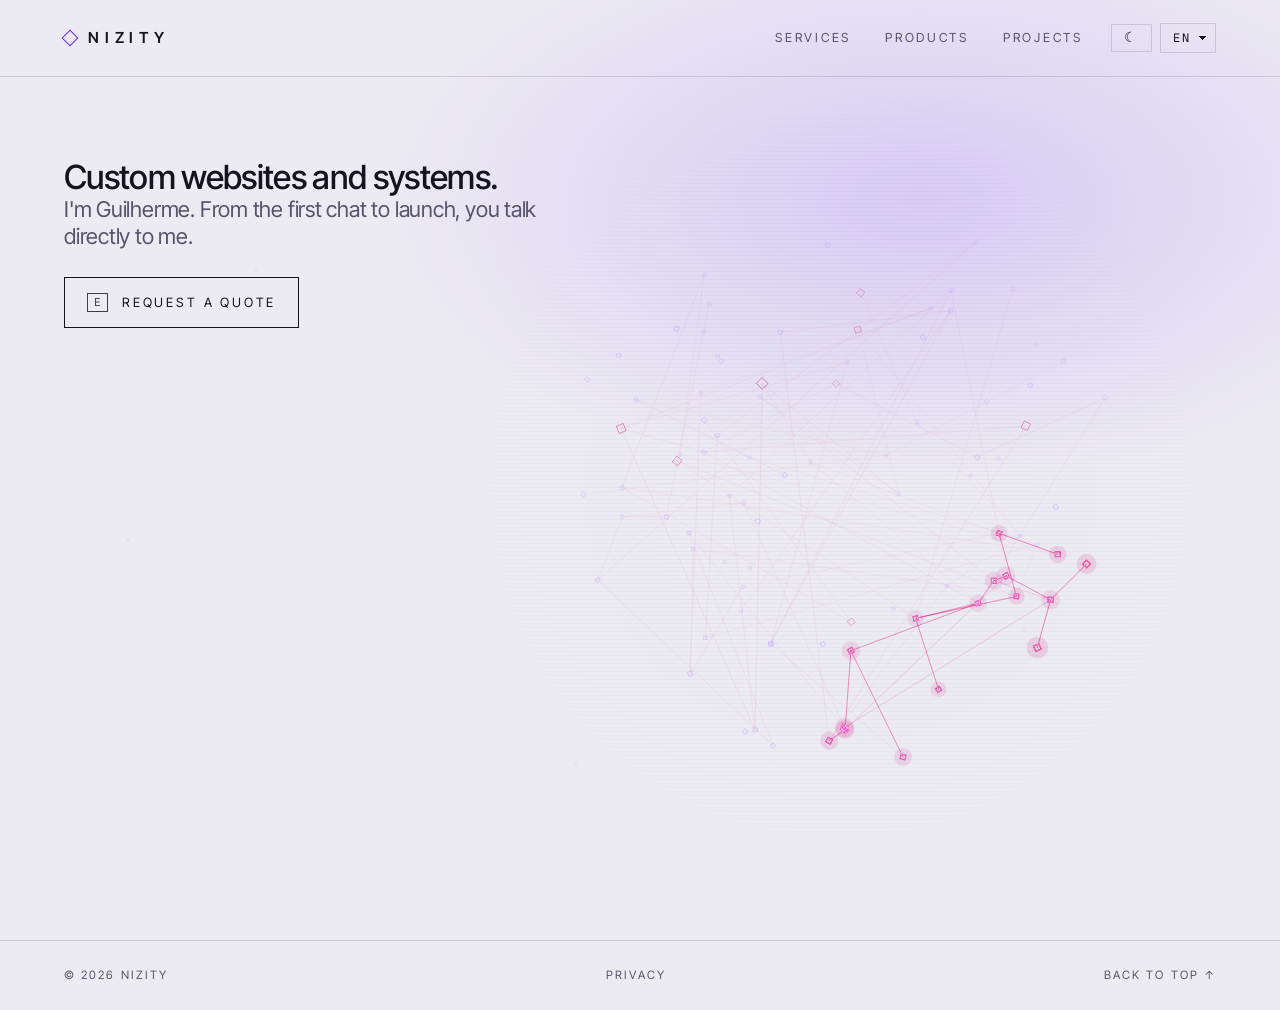
==== index.html @ 405cd190 "Menu no topo, canto direito, em todas as páginas; ☰ no celular - Serviços · Produtos · Projetos no c" ====
<!DOCTYPE html>
<html lang="pt-BR">
<head>
  <meta charset="UTF-8">
  <meta name="viewport" content="width=device-width, initial-scale=1.0">
  <title>Nizity</title>
  <meta name="description" content="Nizity — Guilherme. Sites, sistemas e aplicativos sob medida.">
  <meta property="og:title" content="Nizity">
  <meta property="og:description" content="Sites e sistemas sob medida.">
  <meta property="og:url" content="https://nizity.com">
  <meta property="og:type" content="website">
  <meta property="og:image" content="https://nizity.com/assets/og.png">
  <meta property="og:image:width" content="1200">
  <meta property="og:image:height" content="630">
  <meta property="og:image:alt" content="Nizity: sites e sistemas sob medida">
  <meta name="twitter:card" content="summary_large_image">
  <meta name="theme-color" content="#07070B" media="(prefers-color-scheme: dark)">
  <meta name="theme-color" content="#ECEAF3" media="(prefers-color-scheme: light)">
  <script src="assets/theme.js"></script>
  <link rel="icon" href="assets/favicon.svg" type="image/svg+xml">
  <link rel="preload" href="assets/fonts/inter-tight-variable.woff2" as="font" type="font/woff2" crossorigin>
  <link rel="stylesheet" href="assets/css/tokens.css">
  <link rel="stylesheet" href="assets/css/base.css">
  <link rel="stylesheet" href="assets/css/components.css">
  <link rel="stylesheet" href="assets/css/pages.css">
  <link rel="stylesheet" href="assets/css/motion.css">
</head>
<body data-page="home">
  <header class="site-header">
    <div class="container nav">
      <a class="logo" href="index.html" aria-label="Nizity"><span class="diamond"></span>Nizity</a>
      <nav class="nav-links" id="nav-links">
        <a href="services.html" data-i18n="nav.services">Serviços</a>
        <a href="products.html" data-i18n="nav.products">Produtos</a>
        <a href="projects.html" data-i18n="nav.projects">Projetos</a>
      </nav>
      <div class="nav-actions">
        <button class="lang-toggle menu-toggle" id="menu-toggle" type="button" aria-expanded="false" aria-controls="nav-links" aria-label="Menu" data-i18n-label="nav.menu">☰</button>
        <button class="lang-toggle theme-toggle" id="theme-toggle" type="button" aria-label="Mudar tema">☀</button>
        <select class="lang-toggle lang-select" id="lang-toggle" aria-label="Idioma / Language"><option value="pt">PT</option><option value="en">EN</option><option value="es">ES</option></select>
      </div>
    </div>
  </header>

  <main>
    <section class="container hero">
      <div>
        <h1 data-i18n-html="hero.title">Sites e sistemas <strong>sob medida.</strong></h1>
        <p class="lead" data-i18n="hero.lead">Eu sou Guilherme. Do primeiro papo ao site no ar, você fala direto comigo.</p>
        <a class="btn btn-hold" href="#" data-whatsapp="contact.message" target="_blank" rel="noopener"><span class="key" aria-hidden="true">E</span><span data-i18n="hero.cta">Pedir orçamento</span></a>
      </div>
      <div class="orb-wrap">
        <canvas id="orb" aria-hidden="true"></canvas>
      </div>
    </section>





  </main>

  <footer class="site-footer">
    <div class="container footer-inner">
      <span>© <span id="year"></span> Nizity</span>
      <a href="privacy.html" data-i18n="footer.privacy">Privacidade</a>
      <a href="#" data-i18n="footer.top">Voltar ao topo ↑</a>
    </div>
  </footer>

  <script src="assets/i18n.js"></script>
  <script src="assets/fx.js"></script>
  <script src="assets/main.js"></script>
  <script type="module" src="assets/orb-mount.js"></script>
</body>
</html>
---- assets/css/tokens.css ----
/* Fontes auto-hospedadas (licenças OFL em assets/fonts/licenses) */
@font-face {
  font-family: "Inter Tight";
  src: url("../fonts/inter-tight-variable.woff2") format("woff2");
  font-weight: 400 700;
  font-style: normal;
  font-display: swap;
}
@font-face {
  font-family: "Geist Mono";
  src: url("../fonts/geist-mono-variable.woff2") format("woff2");
  font-weight: 400 700;
  font-style: normal;
  font-display: swap;
}

:root {
  /* Escuro é a identidade (V2); a versão clara "Lavanda" segue o sistema ou o botão ☀/☾ */
  color-scheme: dark;

  /* Primitivos: só são usados aqui, para definir os semânticos */
  --space-950: #07070B;
  --space-900: #0E0D14;
  --space-850: #12111A;
  --mist-100: #E8E6F0;
  --mist-400: #9A97A8;
  --void-300: #C4B5FD;
  --void-400: #A78BFA;
  --void-700: #6D28D9;
  --gold-400: #D6B25E;
  --green-400: #4ADE80;

  /* Semânticos: os componentes só consomem estes */
  --color-bg: var(--space-950);
  --color-panel: rgba(18, 17, 26, .78);
  --color-panel-solid: var(--space-850);
  --color-text: var(--mist-100);
  --color-muted: var(--mist-400);
  --color-line: rgba(232, 230, 240, .16);
  --color-line-strong: rgba(232, 230, 240, .55);
  --color-accent: var(--void-400);
  --color-accent-soft: rgba(109, 40, 217, .35);
  --color-accent-glow: rgba(109, 40, 217, .22);
  --color-exotic: var(--gold-400);
  --color-exotic-soft: rgba(214, 178, 94, .35);
  --color-success: var(--green-400);
  --color-bar-track: rgba(232, 230, 240, .1);
  --color-exotic-line: rgba(214, 178, 94, .45);
  --color-star: rgba(255, 255, 255, .5);
  --color-scanline: rgba(255, 255, 255, .025);

  --font-sans: "Inter Tight", system-ui, -apple-system, "Segoe UI", sans-serif;
  --font-mono: "Geist Mono", ui-monospace, monospace;

  --tracking-wide: .22em;
  --max-width: 1200px;
  --gutter: 24px;
  --header-height: 76px;
}

/* Versão clara "Lavanda": pelo sistema (se o visitante não escolheu escuro) ou pelo botão */
@media (prefers-color-scheme: light) {
  :root:not([data-theme="dark"]) {
    color-scheme: light;
    --color-bg: #ECEAF3;
    --color-panel: rgba(255, 255, 255, .72);
    --color-panel-solid: #F7F6FB;
    --color-text: #15131F;
    --color-muted: #57536A;
    --color-line: rgba(21, 19, 31, .14);
    --color-line-strong: rgba(21, 19, 31, .5);
    --color-accent: var(--void-700);
    --color-accent-soft: rgba(109, 40, 217, .14);
    --color-accent-glow: rgba(139, 92, 246, .22);
    --color-exotic: #8A6516;
    --color-exotic-soft: rgba(180, 140, 50, .22);
    --color-success: #15803D;
    --color-bar-track: rgba(21, 19, 31, .1);
    --color-exotic-line: rgba(138, 101, 22, .45);
    --color-star: rgba(91, 33, 182, .25);
    --color-scanline: rgba(21, 19, 31, .03);
  }
}
:root[data-theme="light"] {
  color-scheme: light;
  --color-bg: #ECEAF3;
  --color-panel: rgba(255, 255, 255, .72);
  --color-panel-solid: #F7F6FB;
  --color-text: #15131F;
  --color-muted: #57536A;
  --color-line: rgba(21, 19, 31, .14);
  --color-line-strong: rgba(21, 19, 31, .5);
  --color-accent: var(--void-700);
  --color-accent-soft: rgba(109, 40, 217, .14);
  --color-accent-glow: rgba(139, 92, 246, .22);
  --color-exotic: #8A6516;
  --color-exotic-soft: rgba(180, 140, 50, .22);
  --color-success: #15803D;
  --color-bar-track: rgba(21, 19, 31, .1);
  --color-exotic-line: rgba(138, 101, 22, .45);
  --color-star: rgba(91, 33, 182, .25);
  --color-scanline: rgba(21, 19, 31, .03);
}
---- assets/css/base.css ----
/* Reset, fundo, cabeçalho e rodapé (comuns às duas páginas) */
* { box-sizing: border-box; margin: 0; padding: 0; }

html { scroll-behavior: smooth; scroll-padding-top: 24px; }

body {
  font-family: var(--font-sans);
  color: var(--color-text);
  line-height: 1.5;
  -webkit-font-smoothing: antialiased;
  /* Espaço: brilho violeta atrás do orbe e algumas estrelas */
  background:
    radial-gradient(ellipse 60% 45% at 72% 22%, var(--color-accent-glow), transparent 70%),
    radial-gradient(1px 1px at 20% 30%, var(--color-star), transparent),
    radial-gradient(1px 1px at 80% 70%, var(--color-star), transparent),
    radial-gradient(1px 1px at 45% 85%, var(--color-star), transparent),
    radial-gradient(1px 1px at 10% 60%, var(--color-star), transparent),
    var(--color-bg);
  background-attachment: fixed;
}

img, svg, canvas { display: block; }
[hidden] { display: none !important; }
a { color: inherit; text-decoration: none; }
button { font: inherit; color: inherit; cursor: pointer; }

:focus-visible { outline: 2px solid var(--color-accent); outline-offset: 3px; }

.container { width: 100%; max-width: var(--max-width); margin: 0 auto; padding-inline: var(--gutter); }

/* Cabeçalho fino, caixa-alta espaçada */
.site-header { position: relative; border-bottom: 1px solid var(--color-line); }
.nav { display: flex; align-items: center; justify-content: space-between; min-height: var(--header-height); gap: 16px; }
.logo {
  display: flex;
  align-items: center;
  gap: 12px;
  font-weight: 600;
  font-size: .95rem;
  letter-spacing: .38em;
  text-transform: uppercase;
}
.diamond {
  display: inline-block;
  width: 12px;
  height: 12px;
  border: 1.5px solid var(--color-accent);
  transform: rotate(45deg);
  flex-shrink: 0;
}
.nav-links {
  display: flex;
  gap: 34px;
  font-size: .78rem;
  letter-spacing: var(--tracking-wide);
  text-transform: uppercase;
  color: var(--color-muted);
}
/* Menu no canto superior direito, ao lado do tema e do idioma (como no Polestar) */
.nav-links { align-items: center; margin-left: auto; margin-right: 12px; }
.nav-links a { position: relative; padding-block: 6px; transition: color .15s; }
.nav-links a::after { content: ""; position: absolute; left: 0; right: 0; bottom: -2px; height: 2px; background: var(--color-accent); transform: scaleX(0); transform-origin: left; transition: transform .3s cubic-bezier(.2, .7, .2, 1); }
.nav-links a:hover, .nav-links a:focus-visible, .nav-links a[aria-current] { color: var(--color-text); }
.nav-links a:hover::after, .nav-links a:focus-visible::after, .nav-links a[aria-current]::after { transform: scaleX(1); }
.nav-actions { display: flex; align-items: center; gap: 8px; }
.lang-toggle {
  font-family: var(--font-mono);
  font-size: .75rem;
  letter-spacing: .15em;
  background: none;
  border: 1px solid var(--color-line);
  padding: 6px 12px;
}
.lang-toggle:hover { border-color: var(--color-line-strong); }
/* Seletor de idioma: mesmo desenho, com uma setinha feita de gradientes (acompanha a cor do texto) */
.lang-select {
  appearance: none;
  color: var(--color-text);
  padding-right: 24px;
  cursor: pointer;
  background-image: linear-gradient(45deg, transparent 50%, currentColor 50%), linear-gradient(135deg, currentColor 50%, transparent 50%);
  background-position: right 12px center, right 8px center;
  background-size: 4px 4px;
  background-repeat: no-repeat;
}
.lang-select option { background: var(--color-panel-solid); color: var(--color-text); }
/* Botão de tema: mesmo desenho do de idioma */
.theme-toggle { font-size: .85rem; line-height: 1; }

/* Rodapé */
.site-footer { border-top: 1px solid var(--color-line); padding-block: 26px; margin-top: 40px; }
.footer-inner {
  display: flex;
  justify-content: space-between;
  gap: 16px;
  flex-wrap: wrap;
  font-size: .72rem;
  letter-spacing: .18em;
  text-transform: uppercase;
  color: var(--color-muted);
}
.footer-inner a:hover { color: var(--color-text); }

@media (max-width: 860px) {
  .logo { letter-spacing: .28em; }
  .nav-links { gap: 14px; }
}

/* Botão ☰: só no celular */
.menu-toggle { display: none; font-size: .9rem; line-height: 1; }
@media (max-width: 640px) {
  .nav { position: relative; }
  .menu-toggle { display: inline-block; }
  /* O menu vira um painel logo abaixo do cabeçalho */
  .nav-links { display: none; position: absolute; top: 100%; left: 0; right: 0; z-index: 70; flex-direction: column; align-items: stretch; gap: 0; padding: 6px var(--gutter) 14px; background: var(--color-panel-solid); border-bottom: 1px solid var(--color-line); font-size: .8rem; letter-spacing: .2em; }
  .nav.menu-open .nav-links { display: flex; }
  .nav-links a { padding-block: 14px; border-bottom: 1px solid var(--color-line); }
  .nav-links a:last-child { border-bottom: 0; }
  .nav-links a::after { bottom: 10px; width: 24px; right: auto; }
}
/* Celular: logo, link do menu, tema e idioma precisam caber numa linha */
@media (max-width: 480px) {
  :root { --gutter: 16px; }
  .nav { gap: 10px; }
  .logo { font-size: .8rem; letter-spacing: .16em; gap: 8px; }
  .nav-links { gap: 10px; font-size: .66rem; letter-spacing: .1em; }
  .lang-toggle { padding: 5px 8px; font-size: .68rem; letter-spacing: .08em; }
  .lang-select { padding-right: 20px; background-position: right 10px center, right 6px center; }
  .nav-actions { gap: 6px; }
}
/* Celular estreito (360 px): com o botão de tema, tudo aperta mais um pouco para não vazar */
@media (max-width: 380px) {
  .nav { gap: 6px; }
  .logo { letter-spacing: .1em; gap: 6px; }
  .nav-links { gap: 8px; letter-spacing: .04em; }
  .lang-toggle { padding: 4px 6px; letter-spacing: 0; }
  .lang-select { padding-right: 18px; background-position: right 9px center, right 5px center; }
  .nav-actions { gap: 4px; }
}

@media (prefers-reduced-motion: reduce) {
  html { scroll-behavior: auto; }
  *, *::before, *::after { transition: none !important; animation: none !important; }
}

/* Texto só para leitor de tela */
.sr-only { position: absolute; width: 1px; height: 1px; padding: 0; margin: -1px; overflow: hidden; clip: rect(0 0 0 0); white-space: nowrap; border: 0; }
---- assets/css/components.css ----
/* Peças reutilizadas nas duas páginas */

/* Rótulo em caixa-alta com traço à esquerda */
.kicker {
  display: flex;
  align-items: center;
  gap: 12px;
  font-family: var(--font-mono);
  font-size: .72rem;
  letter-spacing: .25em;
  text-transform: uppercase;
  color: var(--color-accent);
  margin-bottom: 24px;
}
.kicker::before { content: ""; width: 36px; height: 1px; background: currentColor; }

/* Título de seção com linha até a borda */
.section-title {
  display: flex;
  align-items: center;
  gap: 14px;
  font-size: .8rem;
  letter-spacing: .3em;
  text-transform: uppercase;
  color: var(--color-muted);
  margin-bottom: 28px;
}
.section-title::after { content: ""; flex: 1; height: 1px; background: var(--color-line); }

/* Botões finos em caixa-alta; a tecla aparece só onde há teclado */
.btn {
  display: inline-flex;
  align-items: center;
  gap: 14px;
  font-size: .8rem;
  letter-spacing: var(--tracking-wide);
  text-transform: uppercase;
  border: 1px solid var(--color-text);
  padding: 15px 22px;
  transition: background .15s, color .15s;
}
.btn:hover { background: var(--color-text); color: var(--color-bg); }
.btn-ghost { border-color: var(--color-line-strong); }
.key {
  font-family: var(--font-mono);
  font-size: .7rem;
  letter-spacing: 0;
  border: 1px solid currentColor;
  padding: 0 6px;
  opacity: .8;
}
@media (hover: none) { .key { display: none; } }

/* Painel de "inspecionar item" */
.item { display: flex; flex-direction: column; background: var(--color-panel); border: 1px solid var(--color-line); backdrop-filter: blur(6px); }
.item-head { position: relative; padding: 18px 20px; border-bottom: 1px solid var(--color-line); background: linear-gradient(90deg, var(--color-accent-soft), transparent); }
.item.exotic .item-head { background: linear-gradient(90deg, var(--color-exotic-soft), transparent); }
.item.exotic { border-color: var(--color-exotic-line); }
/* Selo de preço no canto do cabeçalho da ficha */
.item-price {
  position: absolute;
  top: 16px;
  right: 16px;
  font-family: var(--font-mono);
  font-size: .64rem;
  letter-spacing: .12em;
  text-transform: uppercase;
  color: var(--color-muted);
  border: 1px solid var(--color-line);
  padding: 3px 8px;
}
.item-code { font-family: var(--font-mono); font-size: .7rem; letter-spacing: .2em; color: var(--color-muted); }
.item-head h3 { font-size: 1.3rem; font-weight: 600; letter-spacing: .02em; text-transform: uppercase; margin-top: 4px; }
.item-type { font-size: .75rem; color: var(--color-muted); letter-spacing: .12em; text-transform: uppercase; }
.item-body { padding: 20px; flex: 1; }
.item-body > p { color: var(--color-muted); margin-bottom: 18px; }
.item-foot {
  display: flex;
  justify-content: space-between;
  align-items: center;
  padding: 14px 20px;
  border-top: 1px solid var(--color-line);
  font-size: .75rem;
  letter-spacing: .18em;
  text-transform: uppercase;
}
.item-foot:hover { color: var(--color-accent); }

/* Barras de comparação entre pacotes (sem número: é relativo, não medida) */
.stats { list-style: none; display: grid; gap: 9px; }
.stat {
  display: grid;
  grid-template-columns: 136px 1fr;
  align-items: center;
  gap: 12px;
  font-size: .7rem;
  letter-spacing: .12em;
  text-transform: uppercase;
  color: var(--color-muted);
}
.bar { height: 6px; background: var(--color-bar-track); }
.bar i { display: block; height: 100%; background: var(--color-text); }

/* Vantagens: losango + nome */
.perks { list-style: none; display: grid; gap: 10px; margin-top: 18px; padding-top: 16px; border-top: 1px solid var(--color-line); }
.perk { display: flex; align-items: center; gap: 14px; font-size: .85rem; }
.perk::before {
  content: "";
  width: 10px;
  height: 10px;
  border: 1.5px solid var(--color-accent);
  transform: rotate(45deg);
  flex-shrink: 0;
  margin-left: 3px;
}
.item.exotic .perk::before { border-color: var(--color-exotic); }

/* Etiquetas de tecnologia */
.chips { list-style: none; display: flex; flex-wrap: wrap; gap: 8px; }
.chips li {
  font-family: var(--font-mono);
  font-size: .72rem;
  letter-spacing: .06em;
  border: 1px solid var(--color-line);
  padding: 4px 10px;
  color: var(--color-muted);
}

/* Selo de status do projeto */
.status {
  display: inline-flex;
  align-items: center;
  gap: 8px;
  font-family: var(--font-mono);
  font-size: .68rem;
  letter-spacing: .15em;
  text-transform: uppercase;
  color: var(--color-muted);
}
.status::before { content: ""; width: 7px; height: 7px; border-radius: 50%; background: var(--color-success); }
.status.lab::before { background: var(--color-accent); }

/* Chat que termina no WhatsApp (chat.js). Sem caixa nem cabeçalho de card: é uma conversa solta no espaço.
   Tela larga: mora no canto inferior direito, sempre aberto. Resto: os botões de orçamento abrem um painel */
.chat { position: fixed; z-index: 50; }
.chat-panel { display: none; }
.chat.is-open .chat-panel { display: block; }
.chat-head { display: flex; align-items: center; gap: 12px; margin-bottom: 14px; }
.chat-head > div { flex: 1; }
.chat-title { font-weight: 600; letter-spacing: .04em; }
.chat-sub { font-size: .72rem; color: var(--color-muted); }
.chat-close { background: none; border: 0; color: var(--color-muted); font-size: 1.4rem; line-height: 1; padding: 4px 8px; }
.chat-close:hover { color: var(--color-text); }
/* Fala do Guilherme: balão com o canto do lado de quem fala */
.chat-msg { padding: 12px 14px; font-size: .9rem; background: var(--color-accent-soft); border-radius: 14px 14px 14px 2px; }
.chat-quick { display: flex; flex-wrap: wrap; gap: 8px; margin-block: 14px; }
.chat-quick button {
  background: none;
  border: 1px solid var(--color-line);
  border-radius: 999px;
  color: var(--color-text);
  padding: 6px 12px;
  font-size: .76rem;
  transition: border-color .15s, color .15s;
}
.chat-quick button:hover { border-color: var(--color-accent); color: var(--color-accent); }
/* Campo: só uma linha embaixo */
.chat-form { display: flex; align-items: flex-end; gap: 10px; border-bottom: 1px solid var(--color-line-strong); }
.chat-form:focus-within { border-bottom-color: var(--color-accent); }
.chat-form textarea { flex: 1; resize: none; background: transparent; border: 0; color: var(--color-text); font: inherit; font-size: .92rem; padding: 10px 0; }
.chat-form textarea::placeholder { color: var(--color-muted); }
.chat-form textarea:focus-visible { outline: none; }
.chat-send { width: 34px; height: 34px; margin-bottom: 6px; border: 0; border-radius: 50%; background: var(--color-accent); color: var(--color-bg); font-size: 1rem; flex-shrink: 0; }
.chat-send:disabled { background: var(--color-bar-track); color: var(--color-muted); cursor: default; }
.chat-send:focus-visible { outline: 2px solid var(--color-accent); outline-offset: 2px; }
.chat-note { margin-top: 10px; font-size: .68rem; color: var(--color-muted); }

/* Tela larga: solto no vazio da direita, no canto de baixo, sem fechar */
.chat.is-docked { right: 32px; bottom: 32px; width: calc((100vw - var(--max-width)) / 2 - 64px); max-width: 330px; }
.chat.is-docked .chat-close { display: none; }

/* Resto: painel que abre pelos botões de orçamento */
.chat:not(.is-docked) { right: 20px; bottom: 20px; width: min(360px, calc(100vw - 40px)); }
.chat:not(.is-docked) .chat-panel {
  padding: 18px 20px 16px;
  background: var(--color-panel-solid);
  border: 1px solid var(--color-line);
  border-radius: 16px;
  box-shadow: 0 24px 60px -20px var(--color-accent-glow);
}
.chat:not(.is-docked).is-open .chat-panel { animation: chat-in .25s cubic-bezier(.2, .7, .2, 1); }
@keyframes chat-in { from { opacity: 0; transform: translateY(12px); } }
/* Celular: sobe de baixo, ocupando a largura */
@media (max-width: 600px) {
  .chat:not(.is-docked) { left: 0; right: 0; bottom: 0; width: auto; }
  .chat:not(.is-docked) .chat-panel { border-radius: 18px 18px 0 0; border-bottom: 0; padding-bottom: max(16px, env(safe-area-inset-bottom)); }
}
---- assets/css/pages.css ----
/* Seções das páginas */

/* Home no estilo Polestar: a tela inteira é do Núcleo, à direita, como o carro; texto curto em cima
   à esquerda e um botão só. Serviços, Produtos e Projetos ficam no menu do topo */
.hero { position: relative; display: grid; align-content: start; min-height: calc(100vh - 77px); min-height: calc(100svh - 77px); }
.hero > div:first-child { position: relative; z-index: 1; padding-top: clamp(40px, 9vh, 100px); max-width: 520px; }
.hero h1 { font-weight: 500; font-size: clamp(1.7rem, 2.6vw, 2.2rem); line-height: 1.15; letter-spacing: -0.02em; }
.hero h1 strong { font-weight: 500; }
.lead { color: var(--color-muted); font-size: clamp(1.1rem, 1.7vw, 1.45rem); line-height: 1.25; letter-spacing: -0.01em; max-width: 520px; margin-bottom: 26px; }

/* O Núcleo sai do container até a borda direita da janela */
.orb-wrap { position: absolute; top: 0; bottom: 0; left: 30%; right: calc(50% - 50vw); }
.orb-wrap canvas { width: 100%; height: 100%; }

/* Linhas horizontais bem fracas atrás do orbe, como no app do Núcleo */
.orb-wrap::before {
  content: "";
  position: absolute;
  inset: 0;
  background: repeating-linear-gradient(0deg, var(--color-scanline) 0 1px, transparent 1px 4px);
  mask-image: radial-gradient(circle at center, #000 30%, transparent 70%);
  pointer-events: none;
}

.section { padding-block: 64px; }

/* Serviços */
.cards { display: grid; grid-template-columns: repeat(3, 1fr); gap: 18px; }

/* Produtos: o Salão tem duas saídas (demo e piloto); o que ainda não existe mostra "em breve" sem link */
.item-actions { display: grid; grid-template-columns: 1fr 1fr; }
.item-actions .item-foot + .item-foot { border-left: 1px solid var(--color-line); }
.item-foot.is-soon { color: var(--color-muted); }

/* Processo, no estilo de etapas de missão */
.steps { list-style: none; display: grid; grid-template-columns: repeat(3, 1fr); gap: 18px; }
.step { border-top: 1px solid var(--color-line-strong); padding-top: 18px; }
.step-head { display: flex; align-items: center; gap: 12px; margin-bottom: 10px; }
.step-num { font-family: var(--font-mono); font-size: .75rem; letter-spacing: .15em; color: var(--color-accent); }
.step h3 { font-size: 1.1rem; font-weight: 600; letter-spacing: .08em; text-transform: uppercase; }
.step p { color: var(--color-muted); }

/* Contato */
.contact { display: grid; grid-template-columns: 1.3fr 1fr; gap: 40px; align-items: end; }
.contact h2 { font-weight: 300; font-size: clamp(2.6rem, 6vw, 4.6rem); line-height: 1; letter-spacing: -0.02em; }
.contact h2 strong { font-weight: 600; }
.contact p { color: var(--color-muted); margin-top: 16px; font-size: 1.05rem; }
.contact-actions { display: flex; gap: 14px; flex-wrap: wrap; justify-content: flex-end; }

/* Página de projetos */
.intro { padding-block: 72px 32px; display: grid; grid-template-columns: 1.3fr 1fr; gap: 40px; align-items: end; }
.intro h1 { font-weight: 300; font-size: clamp(2.4rem, 5vw, 4rem); line-height: 1.05; letter-spacing: -0.02em; }
.intro h1 strong { font-weight: 600; }
.intro p { color: var(--color-muted); margin-top: 18px; max-width: 520px; }
.stack-groups { display: grid; gap: 14px; }
.stack-groups .item-type { display: block; margin-bottom: 6px; }
.projects { display: grid; grid-template-columns: repeat(2, 1fr); gap: 18px; }
.project-fields { display: grid; gap: 14px; margin-bottom: 18px; }
.project-fields .item-type { display: block; color: var(--color-accent); margin-bottom: 2px; }
.project-fields p { color: var(--color-muted); }
.item:target { scroll-margin-top: 32px; animation: target-glow 2.4s ease-out 1; border-color: var(--color-exotic); }
/* Chegada pelo "O que é isso?" da home: o cartão do Núcleo acende e apaga uma vez */
@keyframes target-glow {
  0%, 30% { box-shadow: 0 0 0 2px var(--color-exotic), 0 0 40px var(--color-exotic-soft); }
  100% { box-shadow: 0 0 0 0 transparent; }
}
.mini-orb { width: 72px; height: 72px; float: right; margin: -6px -6px 0 12px; }

@media (max-width: 860px) {
  /* Celular: texto em cima, Núcleo embaixo */
  .hero > div:first-child { padding-top: 28px; }
  .orb-wrap { top: 32%; left: calc(50% - 50vw); }
  .cards, .steps, .projects { grid-template-columns: 1fr; }
  .contact, .intro { grid-template-columns: 1fr; }
  .contact-actions { justify-content: flex-start; }
  .item-actions { grid-template-columns: 1fr; }
  .item-actions .item-foot + .item-foot { border-left: 0; }
}

/* Prévia em vídeo dos projetos (esboço; o visual final vem depois) */
button.item-foot { width: 100%; background: none; border: 0; border-top: 1px solid var(--color-line); font: inherit; letter-spacing: .18em; cursor: pointer; margin-top: auto; }
.demo {
  width: min(960px, calc(100% - 32px));
  max-height: calc(100% - 32px);
  margin: auto;
  padding: 0;
  color: var(--color-text);
  background: var(--color-bg);
  border: 1px solid var(--color-line-strong);
}
.demo::backdrop { background: rgba(0, 0, 0, .75); }
.demo-head { display: flex; justify-content: space-between; align-items: center; gap: 16px; padding: 14px 18px; border-bottom: 1px solid var(--color-line); }
.demo-head h2 { font-size: .9rem; font-weight: 600; letter-spacing: .2em; text-transform: uppercase; }
.demo-close { background: none; border: 1px solid var(--color-line-strong); padding: 6px 12px; font-size: .75rem; letter-spacing: .15em; text-transform: uppercase; }
.demo-close:hover { border-color: var(--color-text); }
.demo video { display: block; width: 100%; aspect-ratio: 16 / 9; background: #000; }
.demo-soon { padding: 64px 18px; text-align: center; color: var(--color-muted); letter-spacing: .15em; text-transform: uppercase; font-size: .85rem; }

/* Páginas de serviço */
.svc-cta { display: grid; justify-items: end; gap: 16px; }
.svc-cta .item-price { position: static; }
.svc-detail { display: grid; grid-template-columns: 1fr 1fr; gap: 18px; }
.svc-h { font-size: .8rem; font-weight: 600; letter-spacing: .25em; text-transform: uppercase; }
.svc-detail .perks { margin-top: 0; padding-top: 0; border-top: 0; }
.svc-detail .item-body > p { margin-bottom: 0; }
.faq { display: grid; gap: 0; }
.faq > div { padding-block: 18px; border-top: 1px solid var(--color-line); }
.faq > div:last-child { border-bottom: 1px solid var(--color-line); }
.faq dt { font-weight: 600; margin-bottom: 6px; }
.faq dd { color: var(--color-muted); max-width: 720px; }
@media (max-width: 860px) {
  .svc-detail { grid-template-columns: 1fr; }
  .svc-cta { justify-items: start; }
}

/* Privacidade e 404 */
.privacy-updated { margin-top: 18px; font-size: .8rem; color: var(--color-muted); }
.notfound { min-height: 50vh; }
.notfound .btn { margin-top: 28px; }
---- assets/css/motion.css ----
/* Animações e estados interativos. Tudo é desligado por prefers-reduced-motion (base.css). */

/* Entrada ao rolar: a classe .reveal só é posta pelo JS, então sem JS tudo aparece normalmente */
.reveal {
  opacity: 0;
  transform: translateY(18px);
  transition: opacity .6s ease, transform .6s cubic-bezier(.2, .7, .2, 1);
}
.reveal.is-visible { opacity: 1; transform: none; }

/* Barras enchem quando a ficha aparece */
.item.reveal .bar i { transform: scaleX(0); transform-origin: left; transition: transform .9s cubic-bezier(.2, .7, .2, 1) .25s; }
.item.reveal.is-visible .bar i { transform: scaleX(1); }

/* Fichas acendem ao passar o mouse */
.item { transition: border-color .2s, box-shadow .25s, transform .25s; }
.item:hover { border-color: var(--color-accent); box-shadow: 0 0 0 1px var(--color-accent-soft), 0 18px 50px -20px var(--color-accent-soft); transform: translateY(-3px); }
.item.exotic:hover { border-color: var(--color-exotic); box-shadow: 0 0 0 1px var(--color-exotic-soft), 0 18px 50px -20px var(--color-exotic-soft); }
.perk::before { transition: transform .3s; }
.item:hover .perk::before { transform: rotate(135deg); }
.step .diamond { transition: transform .4s, background .3s; }
.step:hover .diamond { transform: rotate(225deg); background: var(--color-accent); }

/* Botão do topo: preenchimento ao segurar E */
.btn-hold { position: relative; overflow: hidden; }
.btn-hold::before {
  content: "";
  position: absolute;
  inset: 0;
  background: var(--color-accent-soft);
  transform: scaleX(var(--hold, 0));
  transform-origin: left;
  pointer-events: none;
}
.btn-hold > * { position: relative; }

/* Transição entre páginas (card de serviço ↔ página do serviço). Navegador sem suporte troca de página normalmente */
@view-transition { navigation: auto; }
[data-vt="svc-landing"] { view-transition-name: svc-landing; }
[data-vt="svc-system"] { view-transition-name: svc-system; }
[data-vt="svc-maintenance"] { view-transition-name: svc-maintenance; }
/* O título do card cresce até virar o título da página; o resto da página desce e sobe no lugar */
::view-transition-group(*) { animation-duration: .55s; animation-timing-function: cubic-bezier(.2, .7, .2, 1); }
::view-transition-old(root) { animation: vt-out .3s ease both; }
::view-transition-new(root) { animation: vt-in .5s cubic-bezier(.2, .7, .2, 1) .08s both; }
@keyframes vt-out { to { opacity: 0; transform: scale(.985); filter: blur(4px); } }
@keyframes vt-in { from { opacity: 0; transform: translateY(24px); } }
@media (prefers-reduced-motion: reduce) {
  @view-transition { navigation: none; }
}

/* A home sendo construída pelo Núcleo (build-page.js). Antes do script rodar, as peças já
   começam escondidas (recortadas até sumir); o script vai abrindo o recorte */
.building .hero h1, .building .hero .lead, .building .hero .btn-hold, .building .nav-links a { clip-path: inset(0 100% 0 0); }
.build-beams { position: fixed; inset: 0; width: 100%; height: 100%; pointer-events: none; z-index: 60; }
/* Segurança: se o script falhar, a página aparece sozinha depois de 12 s */
.building .hero h1, .building .hero .lead, .building .hero .btn-hold, .building .nav-links a { animation: build-failsafe 0s 12s forwards; }
@keyframes build-failsafe { to { clip-path: none; } }
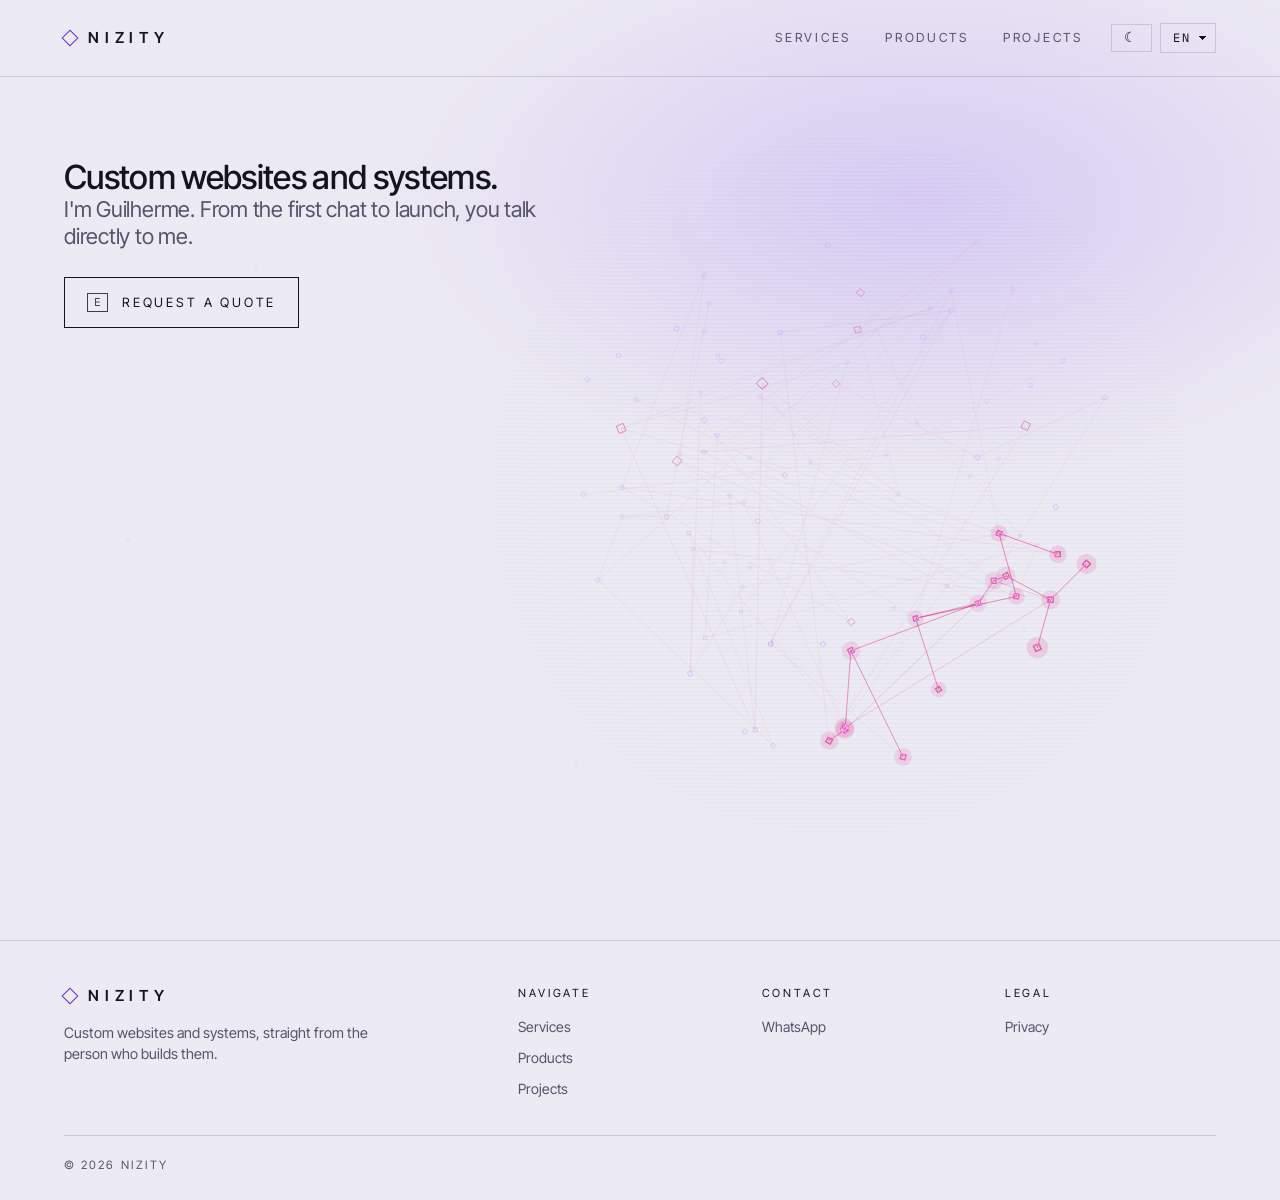
==== commit b675cf86: "Rodapé novo: marca, Navegar, Contato e Legal Na home, sem o "Voltar ao topo" (a página é praticament" ====
--- a/index.html
+++ b/index.html
@@ -61,10 +61,28 @@
   </main>
 
   <footer class="site-footer">
+    <div class="container footer-grid">
+      <div class="footer-brand">
+        <a class="logo" href="index.html" aria-label="Nizity"><span class="diamond"></span>Nizity</a>
+        <p data-i18n="footer.tagline">Sites e sistemas sob medida, direto com quem faz.</p>
+      </div>
+      <nav class="footer-col" aria-label="Navegar" data-i18n-label="footer.nav">
+        <p class="footer-title" data-i18n="footer.nav">Navegar</p>
+        <a href="services.html" data-i18n="nav.services">Serviços</a>
+        <a href="products.html" data-i18n="nav.products">Produtos</a>
+        <a href="projects.html" data-i18n="nav.projects">Projetos</a>
+      </nav>
+      <div class="footer-col">
+        <p class="footer-title" data-i18n="footer.contact">Contato</p>
+        <a href="#" data-whatsapp="contact.message" target="_blank" rel="noopener" hidden data-i18n="contact.whatsapp">WhatsApp</a>
+      </div>
+      <div class="footer-col">
+        <p class="footer-title" data-i18n="footer.legal">Legal</p>
+        <a href="privacy.html" data-i18n="footer.privacy">Privacidade</a>
+      </div>
+    </div>
     <div class="container footer-inner">
       <span>© <span id="year"></span> Nizity</span>
-      <a href="privacy.html" data-i18n="footer.privacy">Privacidade</a>
-      <a href="#" data-i18n="footer.top">Voltar ao topo ↑</a>
     </div>
   </footer>
 
--- a/assets/css/base.css
+++ b/assets/css/base.css
@@ -88,7 +88,20 @@
 .theme-toggle { font-size: .85rem; line-height: 1; }
 
 /* Rodapé */
-.site-footer { border-top: 1px solid var(--color-line); padding-block: 26px; margin-top: 40px; }
+.site-footer { border-top: 1px solid var(--color-line); padding-block: 44px 26px; margin-top: 40px; }
+/* Rodapé: marca e frase; colunas Navegar, Contato e Legal; embaixo, © e voltar ao topo */
+.footer-grid { display: grid; grid-template-columns: 2fr 1fr 1fr 1fr; gap: 32px; padding-bottom: 36px; }
+.footer-brand p { margin-top: 14px; max-width: 320px; color: var(--color-muted); font-size: .9rem; }
+.footer-col { display: grid; gap: 10px; align-content: start; font-size: .88rem; }
+.footer-col a { color: var(--color-muted); width: fit-content; transition: color .15s; }
+.footer-col a:hover, .footer-col a:focus-visible { color: var(--color-text); }
+.footer-title { font-size: .7rem; letter-spacing: .25em; text-transform: uppercase; color: var(--color-text); margin-bottom: 4px; }
+/* Linha só na largura do conteúdo (o container tem margem interna) */
+.footer-inner { padding-top: 22px; background: linear-gradient(var(--color-line), var(--color-line)) center top / calc(100% - 2 * var(--gutter)) 1px no-repeat; }
+@media (max-width: 640px) {
+  .footer-grid { grid-template-columns: 1fr 1fr; gap: 28px 20px; }
+  .footer-brand { grid-column: 1 / -1; }
+}
 .footer-inner {
   display: flex;
   justify-content: space-between;
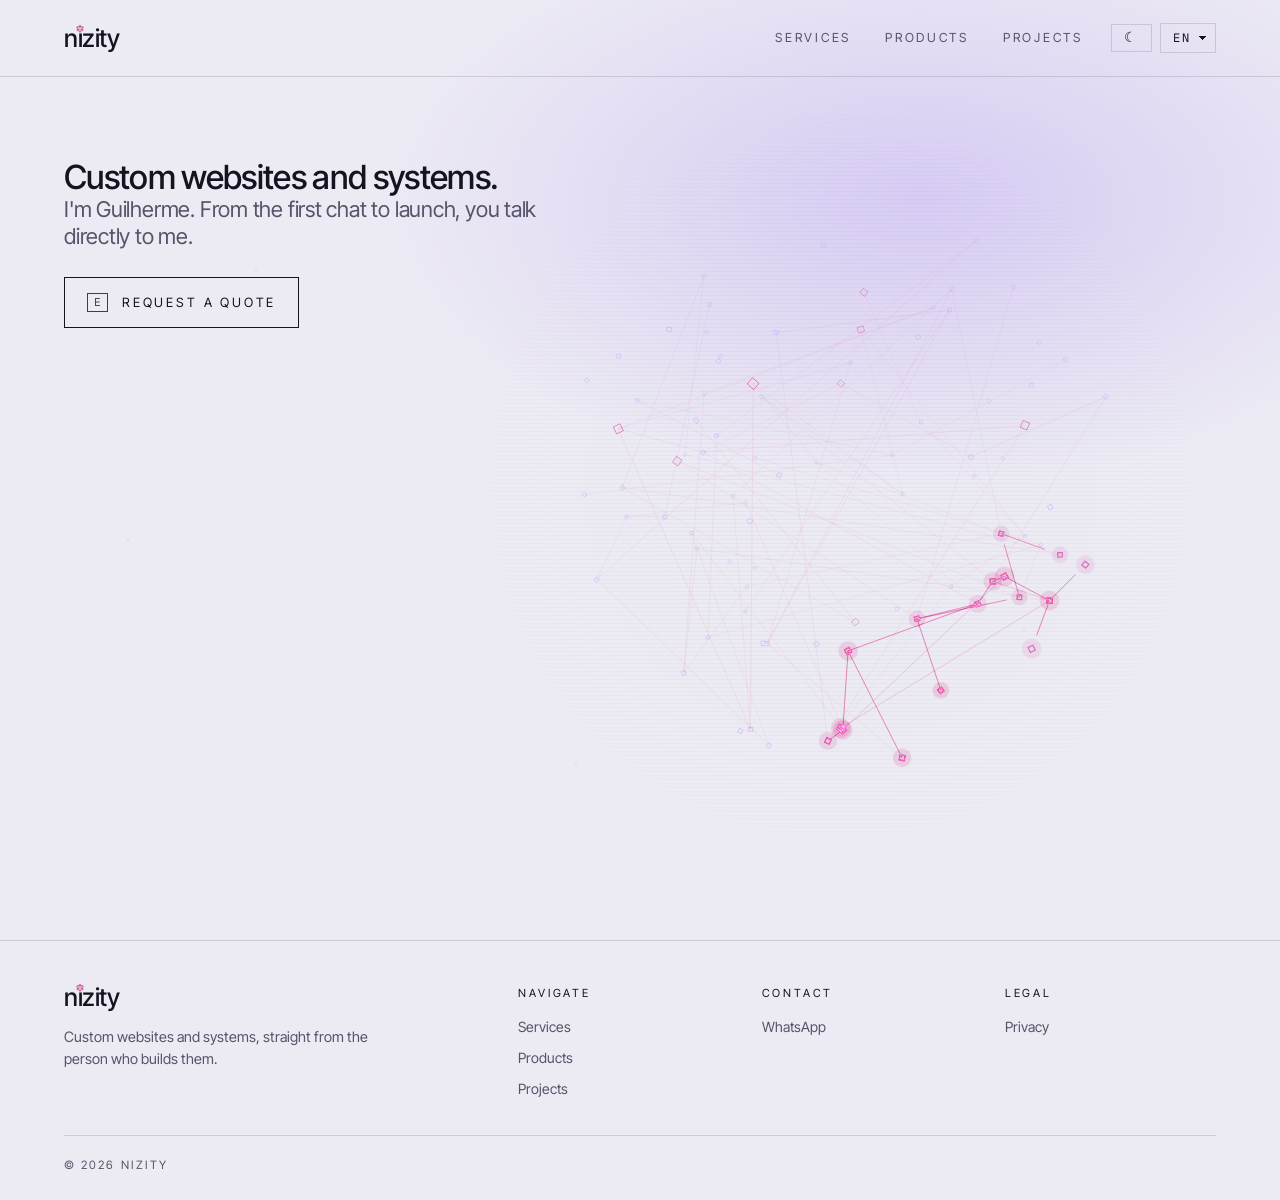
==== commit cab5558b: "Logo nova: "nizity" com o orbe do Núcleo no pingo do primeiro "i" Minúsculas em Inter Tight, peso mé" ====
--- a/index.html
+++ b/index.html
@@ -28,7 +28,7 @@
 <body data-page="home">
   <header class="site-header">
     <div class="container nav">
-      <a class="logo" href="index.html" aria-label="Nizity"><span class="diamond"></span>Nizity</a>
+      <a class="logo" href="index.html" aria-label="Nizity"><span aria-hidden="true">n<span class="logo-i">ı<svg class="logo-orb" viewBox="-1.12 -1.12 2.24 2.24"><g stroke-width="0.14" stroke-linecap="round"><line x1="0.526" y1="0.304" x2="0.000" y2="0.982" stroke-opacity="1"/><line x1="0.526" y1="0.304" x2="-0.000" y2="-0.607" stroke-opacity="1"/><line x1="0.526" y1="0.304" x2="0.851" y2="-0.491" stroke-opacity="1"/><line x1="0.526" y1="0.304" x2="-0.526" y2="0.304" stroke-opacity="1"/><line x1="0.526" y1="0.304" x2="0.851" y2="0.491" stroke-opacity="1"/><line x1="-0.000" y1="-0.982" x2="-0.000" y2="-0.607" stroke-opacity="1"/><line x1="-0.000" y1="-0.982" x2="0.851" y2="-0.491" stroke-opacity="1"/><line x1="-0.000" y1="-0.982" x2="-0.851" y2="-0.491" stroke-opacity="1"/><line x1="0.000" y1="0.982" x2="-0.851" y2="0.491" stroke-opacity="1"/><line x1="0.000" y1="0.982" x2="-0.526" y2="0.304" stroke-opacity="1"/><line x1="0.000" y1="0.982" x2="0.851" y2="0.491" stroke-opacity="1"/><line x1="-0.000" y1="-0.607" x2="0.851" y2="-0.491" stroke-opacity="1"/><line x1="-0.000" y1="-0.607" x2="-0.526" y2="0.304" stroke-opacity="1"/><line x1="-0.000" y1="-0.607" x2="-0.851" y2="-0.491" stroke-opacity="1"/><line x1="-0.851" y1="0.491" x2="-0.526" y2="0.304" stroke-opacity="1"/><line x1="-0.851" y1="0.491" x2="-0.851" y2="-0.491" stroke-opacity="1"/><line x1="0.851" y1="-0.491" x2="0.851" y2="0.491" stroke-opacity="1"/><line x1="-0.526" y1="0.304" x2="-0.851" y2="-0.491" stroke-opacity="1"/></g></svg></span>zity</span></a>
       <nav class="nav-links" id="nav-links">
         <a href="services.html" data-i18n="nav.services">Serviços</a>
         <a href="products.html" data-i18n="nav.products">Produtos</a>
@@ -63,7 +63,7 @@
   <footer class="site-footer">
     <div class="container footer-grid">
       <div class="footer-brand">
-        <a class="logo" href="index.html" aria-label="Nizity"><span class="diamond"></span>Nizity</a>
+        <a class="logo" href="index.html" aria-label="Nizity"><span aria-hidden="true">n<span class="logo-i">ı<svg class="logo-orb" viewBox="-1.12 -1.12 2.24 2.24"><g stroke-width="0.14" stroke-linecap="round"><line x1="0.526" y1="0.304" x2="0.000" y2="0.982" stroke-opacity="1"/><line x1="0.526" y1="0.304" x2="-0.000" y2="-0.607" stroke-opacity="1"/><line x1="0.526" y1="0.304" x2="0.851" y2="-0.491" stroke-opacity="1"/><line x1="0.526" y1="0.304" x2="-0.526" y2="0.304" stroke-opacity="1"/><line x1="0.526" y1="0.304" x2="0.851" y2="0.491" stroke-opacity="1"/><line x1="-0.000" y1="-0.982" x2="-0.000" y2="-0.607" stroke-opacity="1"/><line x1="-0.000" y1="-0.982" x2="0.851" y2="-0.491" stroke-opacity="1"/><line x1="-0.000" y1="-0.982" x2="-0.851" y2="-0.491" stroke-opacity="1"/><line x1="0.000" y1="0.982" x2="-0.851" y2="0.491" stroke-opacity="1"/><line x1="0.000" y1="0.982" x2="-0.526" y2="0.304" stroke-opacity="1"/><line x1="0.000" y1="0.982" x2="0.851" y2="0.491" stroke-opacity="1"/><line x1="-0.000" y1="-0.607" x2="0.851" y2="-0.491" stroke-opacity="1"/><line x1="-0.000" y1="-0.607" x2="-0.526" y2="0.304" stroke-opacity="1"/><line x1="-0.000" y1="-0.607" x2="-0.851" y2="-0.491" stroke-opacity="1"/><line x1="-0.851" y1="0.491" x2="-0.526" y2="0.304" stroke-opacity="1"/><line x1="-0.851" y1="0.491" x2="-0.851" y2="-0.491" stroke-opacity="1"/><line x1="0.851" y1="-0.491" x2="0.851" y2="0.491" stroke-opacity="1"/><line x1="-0.526" y1="0.304" x2="-0.851" y2="-0.491" stroke-opacity="1"/></g></svg></span>zity</span></a>
         <p data-i18n="footer.tagline">Sites e sistemas sob medida, direto com quem faz.</p>
       </div>
       <nav class="footer-col" aria-label="Navegar" data-i18n-label="footer.nav">
--- a/assets/css/tokens.css
+++ b/assets/css/tokens.css
@@ -42,6 +42,7 @@
   --color-accent-soft: rgba(109, 40, 217, .35);
   --color-accent-glow: rgba(109, 40, 217, .22);
   --color-exotic: var(--gold-400);
+  --color-orb: #E0529C;
   --color-exotic-soft: rgba(214, 178, 94, .35);
   --color-success: var(--green-400);
   --color-bar-track: rgba(232, 230, 240, .1);
@@ -73,6 +74,8 @@
     --color-accent-soft: rgba(109, 40, 217, .14);
     --color-accent-glow: rgba(139, 92, 246, .22);
     --color-exotic: #8A6516;
+  --color-orb: #C0307E;
+    --color-orb: #C0307E;
     --color-exotic-soft: rgba(180, 140, 50, .22);
     --color-success: #15803D;
     --color-bar-track: rgba(21, 19, 31, .1);
--- a/assets/css/base.css
+++ b/assets/css/base.css
@@ -31,15 +31,10 @@
 /* Cabeçalho fino, caixa-alta espaçada */
 .site-header { position: relative; border-bottom: 1px solid var(--color-line); }
 .nav { display: flex; align-items: center; justify-content: space-between; min-height: var(--header-height); gap: 16px; }
-.logo {
-  display: flex;
-  align-items: center;
-  gap: 12px;
-  font-weight: 600;
-  font-size: .95rem;
-  letter-spacing: .38em;
-  text-transform: uppercase;
-}
+/* Logo: "nizity" em minúsculas, peso médio; o pingo do primeiro "i" é o orbe do Núcleo (a estrutura) */
+.logo { display: inline-flex; align-items: center; font-weight: 500; font-size: 1.55rem; line-height: 1; letter-spacing: -0.02em; text-transform: none; }
+.logo-i { position: relative; display: inline-block; }
+.logo-orb { position: absolute; left: 50%; top: -0.03em; width: .3em; height: .3em; transform: translateX(-50%); overflow: visible; stroke: var(--color-orb); }
 .diamond {
   display: inline-block;
   width: 12px;
@@ -115,7 +110,7 @@
 .footer-inner a:hover { color: var(--color-text); }
 
 @media (max-width: 860px) {
-  .logo { letter-spacing: .28em; }
+  .logo { font-size: 1.45rem; }
   .nav-links { gap: 14px; }
 }
 
@@ -135,7 +130,7 @@
 @media (max-width: 480px) {
   :root { --gutter: 16px; }
   .nav { gap: 10px; }
-  .logo { font-size: .8rem; letter-spacing: .16em; gap: 8px; }
+  .logo { font-size: 1.35rem; }
   .nav-links { gap: 10px; font-size: .66rem; letter-spacing: .1em; }
   .lang-toggle { padding: 5px 8px; font-size: .68rem; letter-spacing: .08em; }
   .lang-select { padding-right: 20px; background-position: right 10px center, right 6px center; }
@@ -144,7 +139,7 @@
 /* Celular estreito (360 px): com o botão de tema, tudo aperta mais um pouco para não vazar */
 @media (max-width: 380px) {
   .nav { gap: 6px; }
-  .logo { letter-spacing: .1em; gap: 6px; }
+  .logo { font-size: 1.25rem; }
   .nav-links { gap: 8px; letter-spacing: .04em; }
   .lang-toggle { padding: 4px 6px; letter-spacing: 0; }
   .lang-select { padding-right: 18px; background-position: right 9px center, right 5px center; }
--- a/assets/css/motion.css
+++ b/assets/css/motion.css
@@ -52,7 +52,6 @@
 /* A home sendo construída pelo Núcleo (build-page.js). Antes do script rodar, as peças já
    começam escondidas (recortadas até sumir); o script vai abrindo o recorte */
 .building .hero h1, .building .hero .lead, .building .hero .btn-hold, .building .nav-links a { clip-path: inset(0 100% 0 0); }
-.build-beams { position: fixed; inset: 0; width: 100%; height: 100%; pointer-events: none; z-index: 60; }
 /* Segurança: se o script falhar, a página aparece sozinha depois de 12 s */
 .building .hero h1, .building .hero .lead, .building .hero .btn-hold, .building .nav-links a { animation: build-failsafe 0s 12s forwards; }
 @keyframes build-failsafe { to { clip-path: none; } }
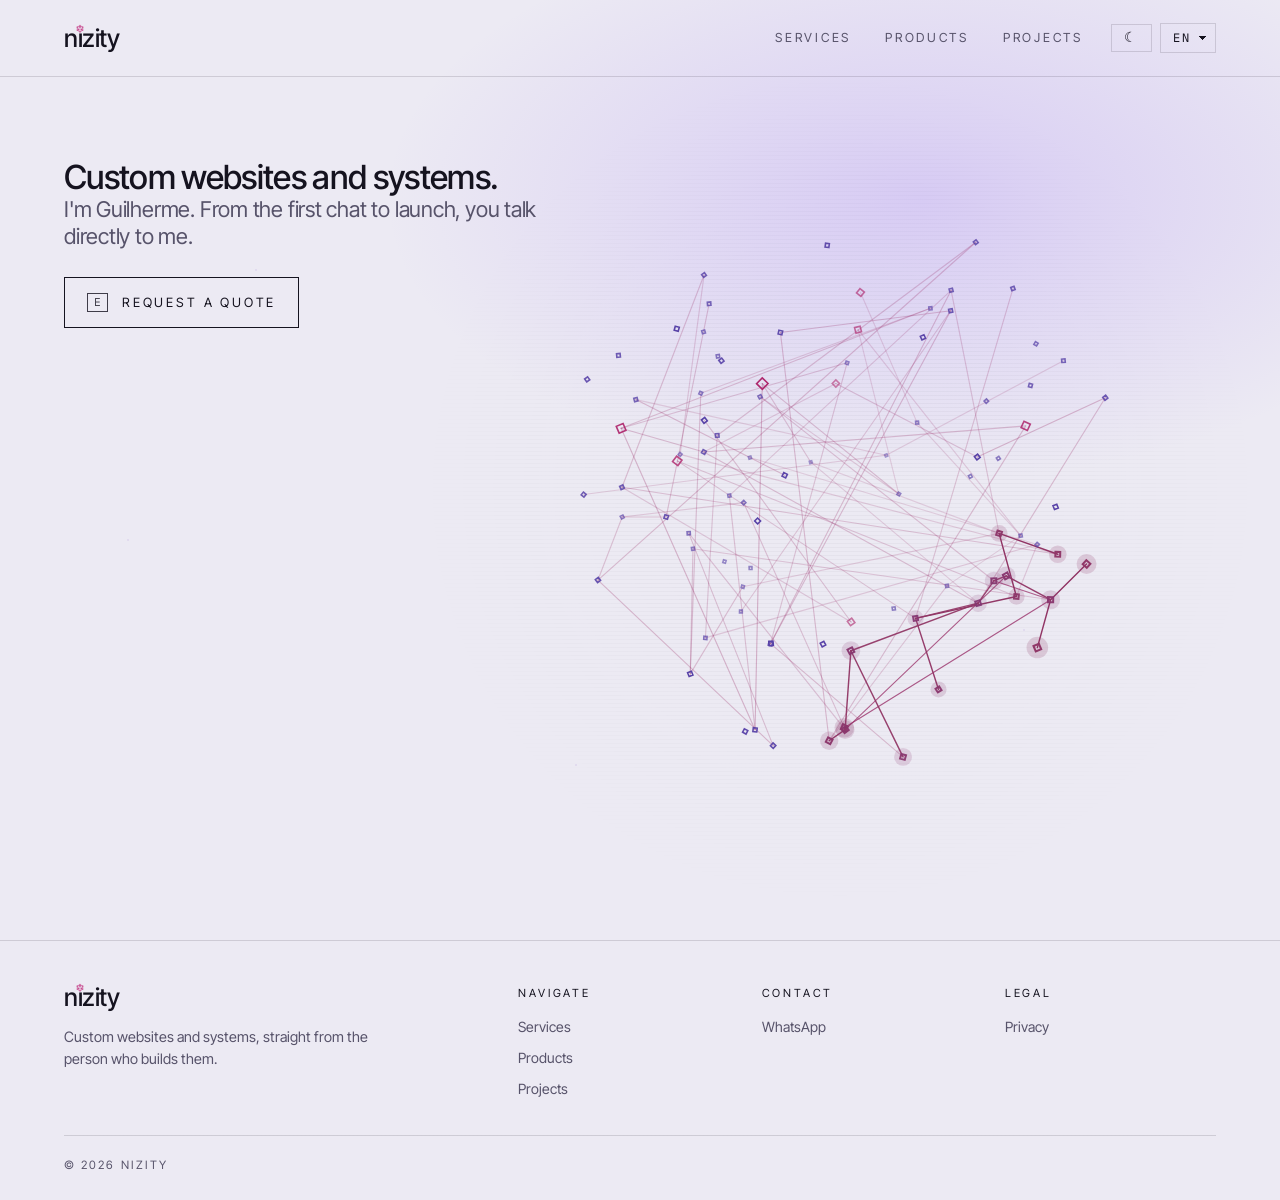
==== commit 3ea7760f: "Home no celular: dois caminhos no topo e vitrine ao rolar (lições da Bambu Lab) Só no celular (até 8" ====
--- a/index.html
+++ b/index.html
@@ -45,13 +45,58 @@
   <main>
     <section class="container hero">
       <div>
-        <h1 data-i18n-html="hero.title">Sites e sistemas <strong>sob medida.</strong></h1>
+        <h1 data-i18n-html="hero.title">Sites e sistemas <strong>sob medida</strong><span class="m-only"> para o seu negócio</span>.</h1>
         <p class="lead" data-i18n="hero.lead">Eu sou Guilherme. Do primeiro papo ao site no ar, você fala direto comigo.</p>
-        <a class="btn btn-hold" href="#" data-whatsapp="contact.message" target="_blank" rel="noopener"><span class="key" aria-hidden="true">E</span><span data-i18n="hero.cta">Pedir orçamento</span></a>
+        <div class="hero-actions">
+          <a class="btn btn-hold btn-primary-m" href="#" data-whatsapp="contact.message" target="_blank" rel="noopener"><span class="key" aria-hidden="true">E</span><span data-i18n="hero.cta">Pedir orçamento</span></a>
+          <a class="btn btn-ghost hero-more m-only" href="services.html"><span data-i18n="hero.more">Ver serviços</span><span aria-hidden="true">→</span></a>
+        </div>
       </div>
       <div class="orb-wrap">
         <canvas id="orb" aria-hidden="true"></canvas>
       </div>
+    </section>
+
+    <!-- Vitrine só no celular (como a Bambu Lab): cada porta do site vira um bloco com frase curta e caminho claro.
+         No computador a home fica limpa (Núcleo em tela cheia, menu no topo) -->
+    <section class="container showcase m-only" aria-labelledby="sc-services">
+      <div class="showcase-text">
+        <p class="kicker" data-i18n="home.services.kicker">Serviços</p>
+        <h2 id="sc-services" data-i18n-html="home.services.title">Feito <strong>sob medida.</strong></h2>
+        <p data-i18n="home.services.text">Do site que apresenta seu negócio ao sistema que tira sua operação da planilha.</p>
+        <a class="btn btn-ghost" href="services.html"><span data-i18n="home.services.more">Ver serviços</span><span aria-hidden="true">→</span></a>
+      </div>
+      <ul class="showcase-list">
+        <li><a href="service-landing.html"><strong data-i18n="services.s1.title">Landing page</strong><span data-i18n="services.s1.text">Uma página rápida que apresenta seu negócio e leva o cliente até você.</span></a></li>
+        <li><a href="service-system.html"><strong data-i18n="services.s2.title">Sistema sob medida</strong><span data-i18n="services.s2.text">Painel ou app para organizar o que hoje vive em planilha e WhatsApp.</span></a></li>
+        <li><a href="service-maintenance.html"><strong data-i18n="services.s3.title">Manutenção</strong><span data-i18n="services.s3.text">Seu site ou sistema no ar, seguro e atualizado todo mês.</span></a></li>
+      </ul>
+    </section>
+
+    <section class="container showcase showcase-media-first m-only" aria-labelledby="sc-product">
+      <div class="showcase-text">
+        <p class="kicker" data-i18n="home.product.kicker">Produto</p>
+        <h2 id="sc-product" data-i18n="products.p1.title">Nizity Salão</h2>
+        <p data-i18n="products.p1.text">O garçom lança o pedido no celular e a cozinha vê na hora, num telão. Quando fica pronto, o garçom é avisado.</p>
+        <div class="hero-actions">
+          <a class="btn btn-primary" href="demo/salao/"><span data-i18n="products.demo">Experimentar a demo</span><span aria-hidden="true">→</span></a>
+          <a class="btn btn-ghost" href="#" data-whatsapp="products.p1.message" target="_blank" rel="noopener"><span data-i18n="products.p1.cta">Quero ser piloto</span></a>
+        </div>
+      </div>
+      <img class="showcase-img" src="assets/img/salao-vitrine.webp" width="1260" height="720" loading="lazy" decoding="async" alt="Telão da cozinha com os pedidos por mesa e o celular do garçom com as mesas" data-i18n-alt="home.product.alt">
+    </section>
+
+    <section class="container showcase m-only" aria-labelledby="sc-projects">
+      <div class="showcase-text">
+        <p class="kicker" data-i18n="home.projects.kicker">Projetos</p>
+        <h2 id="sc-projects" data-i18n-html="home.projects.title">O que estou <strong>construindo.</strong></h2>
+        <p data-i18n="home.projects.text">Produtos próprios, cada um nascido de um problema real.</p>
+        <a class="btn btn-ghost" href="projects.html"><span data-i18n="home.projects.more">Ver projetos</span><span aria-hidden="true">→</span></a>
+      </div>
+      <ul class="showcase-list">
+        <li><a href="projects.html#nucleus"><strong data-i18n="home.projects.p1.title">Núcleo</strong><span data-i18n="home.projects.p1.text">Uma IA que roda no seu próprio computador. É ela o orbe lá em cima.</span></a></li>
+        <li><a href="projects.html"><strong data-i18n="home.projects.p2.title">Coleta de campo</strong><span data-i18n="home.projects.p2.text">App que salva sem internet e sincroniza quando a conexão volta.</span></a></li>
+      </ul>
     </section>
 
 
--- a/assets/css/base.css
+++ b/assets/css/base.css
@@ -153,3 +153,8 @@
 
 /* Texto só para leitor de tela */
 .sr-only { position: absolute; width: 1px; height: 1px; padding: 0; margin: -1px; overflow: hidden; clip: rect(0 0 0 0); white-space: nowrap; border: 0; }
+
+/* Só no celular: some a partir de 861 px (a home do computador fica limpa, estilo Polestar) */
+@media (min-width: 861px) {
+  .m-only { display: none !important; }
+}
--- a/assets/css/components.css
+++ b/assets/css/components.css
@@ -41,6 +41,12 @@
 }
 .btn:hover { background: var(--color-text); color: var(--color-bg); }
 .btn-ghost { border-color: var(--color-line-strong); }
+/* Botão principal (cheio): a ação que a gente quer que a pessoa faça */
+.btn-primary { background: var(--color-text); color: var(--color-bg); border-color: var(--color-text); }
+.btn-primary:hover { background: var(--color-accent); border-color: var(--color-accent); color: var(--color-bg); }
+@media (max-width: 860px) {
+  .btn-primary-m { background: var(--color-text); color: var(--color-bg); border-color: var(--color-text); }
+}
 .key {
   font-family: var(--font-mono);
   font-size: .7rem;
--- a/assets/css/pages.css
+++ b/assets/css/pages.css
@@ -7,6 +7,9 @@
 .hero h1 { font-weight: 500; font-size: clamp(1.7rem, 2.6vw, 2.2rem); line-height: 1.15; letter-spacing: -0.02em; }
 .hero h1 strong { font-weight: 500; }
 .lead { color: var(--color-muted); font-size: clamp(1.1rem, 1.7vw, 1.45rem); line-height: 1.25; letter-spacing: -0.01em; max-width: 520px; margin-bottom: 26px; }
+
+/* Dois caminhos, como na Bambu Lab: agir (cheio) ou conhecer (contorno) */
+.hero-actions { display: flex; flex-wrap: wrap; gap: 12px; }
 
 /* O Núcleo sai do container até a borda direita da janela */
 .orb-wrap { position: absolute; top: 0; bottom: 0; left: 30%; right: calc(50% - 50vw); }
@@ -117,3 +120,21 @@
 .privacy-updated { margin-top: 18px; font-size: .8rem; color: var(--color-muted); }
 .notfound { min-height: 50vh; }
 .notfound .btn { margin-top: 28px; }
+
+/* Vitrine da home: cada porta do site é um bloco com frase curta e caminho claro */
+.showcase { display: grid; grid-template-columns: 1fr 1.1fr; gap: 56px; align-items: center; padding-block: 96px; border-top: 1px solid var(--color-line); }
+.showcase h2 { font-weight: 300; font-size: clamp(2rem, 4vw, 3.2rem); line-height: 1.05; letter-spacing: -0.02em; margin-bottom: 18px; }
+.showcase h2 strong { font-weight: 600; }
+.showcase-text > p:not(.kicker) { color: var(--color-muted); font-size: 1.05rem; max-width: 460px; margin-bottom: 26px; }
+.showcase-media-first .showcase-img { order: -1; }
+.showcase-img { width: 100%; height: auto; }
+.showcase-list { list-style: none; display: grid; gap: 0; border-top: 1px solid var(--color-line); }
+.showcase-list a { display: grid; gap: 4px; padding: 20px 0; border-bottom: 1px solid var(--color-line); transition: padding .2s; }
+.showcase-list a:hover, .showcase-list a:focus-visible { padding-left: 8px; }
+.showcase-list strong { font-size: 1.1rem; font-weight: 600; }
+.showcase-list a:hover strong { color: var(--color-accent); }
+.showcase-list span { color: var(--color-muted); font-size: .92rem; }
+@media (max-width: 860px) {
+  .showcase { grid-template-columns: 1fr; gap: 32px; padding-block: 64px; }
+  .showcase-media-first .showcase-img { order: 0; }
+}
--- a/assets/css/motion.css
+++ b/assets/css/motion.css
@@ -51,7 +51,7 @@
 
 /* A home sendo construída pelo Núcleo (build-page.js). Antes do script rodar, as peças já
    começam escondidas (recortadas até sumir); o script vai abrindo o recorte */
-.building .hero h1, .building .hero .lead, .building .hero .btn-hold, .building .nav-links a { clip-path: inset(0 100% 0 0); }
+.building .hero h1, .building .hero .lead, .building .hero .btn-hold, .building .hero .hero-more, .building .nav-links a { clip-path: inset(0 100% 0 0); }
 /* Segurança: se o script falhar, a página aparece sozinha depois de 12 s */
-.building .hero h1, .building .hero .lead, .building .hero .btn-hold, .building .nav-links a { animation: build-failsafe 0s 12s forwards; }
+.building .hero h1, .building .hero .lead, .building .hero .btn-hold, .building .hero .hero-more, .building .nav-links a { animation: build-failsafe 0s 12s forwards; }
 @keyframes build-failsafe { to { clip-path: none; } }
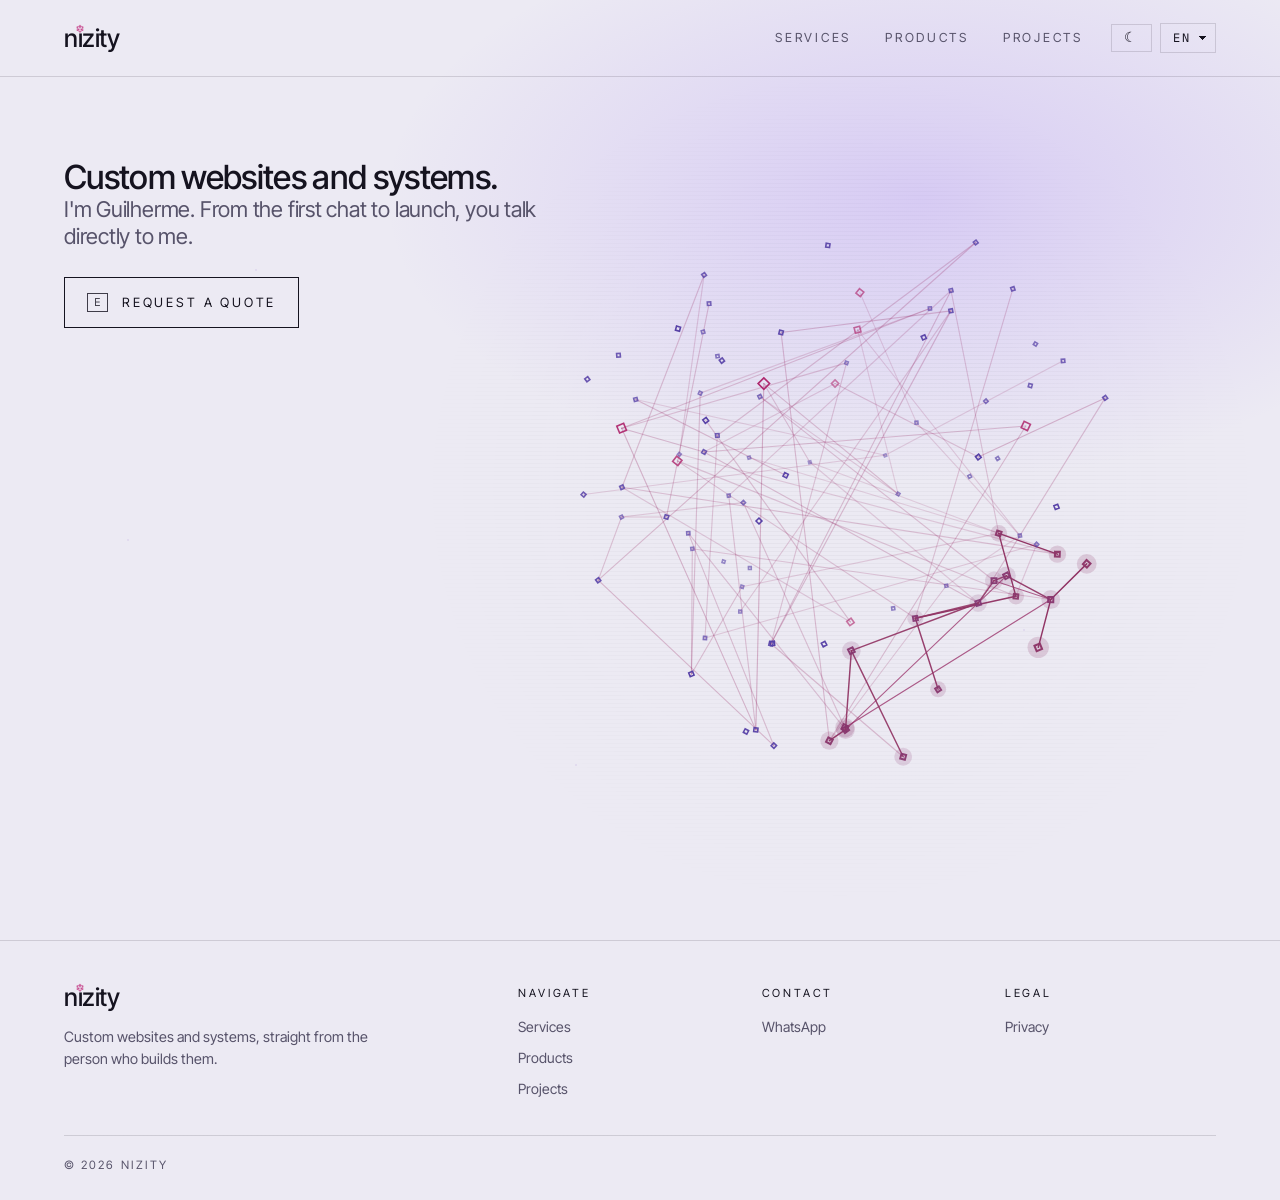
==== commit a5efcd26: "Home do celular volta a ser uma tela só (sem as vitrines) Fica o título mais claro e os dois botões;" ====
--- a/index.html
+++ b/index.html
@@ -57,51 +57,6 @@
       </div>
     </section>
 
-    <!-- Vitrine só no celular (como a Bambu Lab): cada porta do site vira um bloco com frase curta e caminho claro.
-         No computador a home fica limpa (Núcleo em tela cheia, menu no topo) -->
-    <section class="container showcase m-only" aria-labelledby="sc-services">
-      <div class="showcase-text">
-        <p class="kicker" data-i18n="home.services.kicker">Serviços</p>
-        <h2 id="sc-services" data-i18n-html="home.services.title">Feito <strong>sob medida.</strong></h2>
-        <p data-i18n="home.services.text">Do site que apresenta seu negócio ao sistema que tira sua operação da planilha.</p>
-        <a class="btn btn-ghost" href="services.html"><span data-i18n="home.services.more">Ver serviços</span><span aria-hidden="true">→</span></a>
-      </div>
-      <ul class="showcase-list">
-        <li><a href="service-landing.html"><strong data-i18n="services.s1.title">Landing page</strong><span data-i18n="services.s1.text">Uma página rápida que apresenta seu negócio e leva o cliente até você.</span></a></li>
-        <li><a href="service-system.html"><strong data-i18n="services.s2.title">Sistema sob medida</strong><span data-i18n="services.s2.text">Painel ou app para organizar o que hoje vive em planilha e WhatsApp.</span></a></li>
-        <li><a href="service-maintenance.html"><strong data-i18n="services.s3.title">Manutenção</strong><span data-i18n="services.s3.text">Seu site ou sistema no ar, seguro e atualizado todo mês.</span></a></li>
-      </ul>
-    </section>
-
-    <section class="container showcase showcase-media-first m-only" aria-labelledby="sc-product">
-      <div class="showcase-text">
-        <p class="kicker" data-i18n="home.product.kicker">Produto</p>
-        <h2 id="sc-product" data-i18n="products.p1.title">Nizity Salão</h2>
-        <p data-i18n="products.p1.text">O garçom lança o pedido no celular e a cozinha vê na hora, num telão. Quando fica pronto, o garçom é avisado.</p>
-        <div class="hero-actions">
-          <a class="btn btn-primary" href="demo/salao/"><span data-i18n="products.demo">Experimentar a demo</span><span aria-hidden="true">→</span></a>
-          <a class="btn btn-ghost" href="#" data-whatsapp="products.p1.message" target="_blank" rel="noopener"><span data-i18n="products.p1.cta">Quero ser piloto</span></a>
-        </div>
-      </div>
-      <img class="showcase-img" src="assets/img/salao-vitrine.webp" width="1260" height="720" loading="lazy" decoding="async" alt="Telão da cozinha com os pedidos por mesa e o celular do garçom com as mesas" data-i18n-alt="home.product.alt">
-    </section>
-
-    <section class="container showcase m-only" aria-labelledby="sc-projects">
-      <div class="showcase-text">
-        <p class="kicker" data-i18n="home.projects.kicker">Projetos</p>
-        <h2 id="sc-projects" data-i18n-html="home.projects.title">O que estou <strong>construindo.</strong></h2>
-        <p data-i18n="home.projects.text">Produtos próprios, cada um nascido de um problema real.</p>
-        <a class="btn btn-ghost" href="projects.html"><span data-i18n="home.projects.more">Ver projetos</span><span aria-hidden="true">→</span></a>
-      </div>
-      <ul class="showcase-list">
-        <li><a href="projects.html#nucleus"><strong data-i18n="home.projects.p1.title">Núcleo</strong><span data-i18n="home.projects.p1.text">Uma IA que roda no seu próprio computador. É ela o orbe lá em cima.</span></a></li>
-        <li><a href="projects.html"><strong data-i18n="home.projects.p2.title">Coleta de campo</strong><span data-i18n="home.projects.p2.text">App que salva sem internet e sincroniza quando a conexão volta.</span></a></li>
-      </ul>
-    </section>
-
-
-
-
 
   </main>
 
--- a/assets/css/pages.css
+++ b/assets/css/pages.css
@@ -121,20 +121,3 @@
 .notfound { min-height: 50vh; }
 .notfound .btn { margin-top: 28px; }
 
-/* Vitrine da home: cada porta do site é um bloco com frase curta e caminho claro */
-.showcase { display: grid; grid-template-columns: 1fr 1.1fr; gap: 56px; align-items: center; padding-block: 96px; border-top: 1px solid var(--color-line); }
-.showcase h2 { font-weight: 300; font-size: clamp(2rem, 4vw, 3.2rem); line-height: 1.05; letter-spacing: -0.02em; margin-bottom: 18px; }
-.showcase h2 strong { font-weight: 600; }
-.showcase-text > p:not(.kicker) { color: var(--color-muted); font-size: 1.05rem; max-width: 460px; margin-bottom: 26px; }
-.showcase-media-first .showcase-img { order: -1; }
-.showcase-img { width: 100%; height: auto; }
-.showcase-list { list-style: none; display: grid; gap: 0; border-top: 1px solid var(--color-line); }
-.showcase-list a { display: grid; gap: 4px; padding: 20px 0; border-bottom: 1px solid var(--color-line); transition: padding .2s; }
-.showcase-list a:hover, .showcase-list a:focus-visible { padding-left: 8px; }
-.showcase-list strong { font-size: 1.1rem; font-weight: 600; }
-.showcase-list a:hover strong { color: var(--color-accent); }
-.showcase-list span { color: var(--color-muted); font-size: .92rem; }
-@media (max-width: 860px) {
-  .showcase { grid-template-columns: 1fr; gap: 32px; padding-block: 64px; }
-  .showcase-media-first .showcase-img { order: 0; }
-}
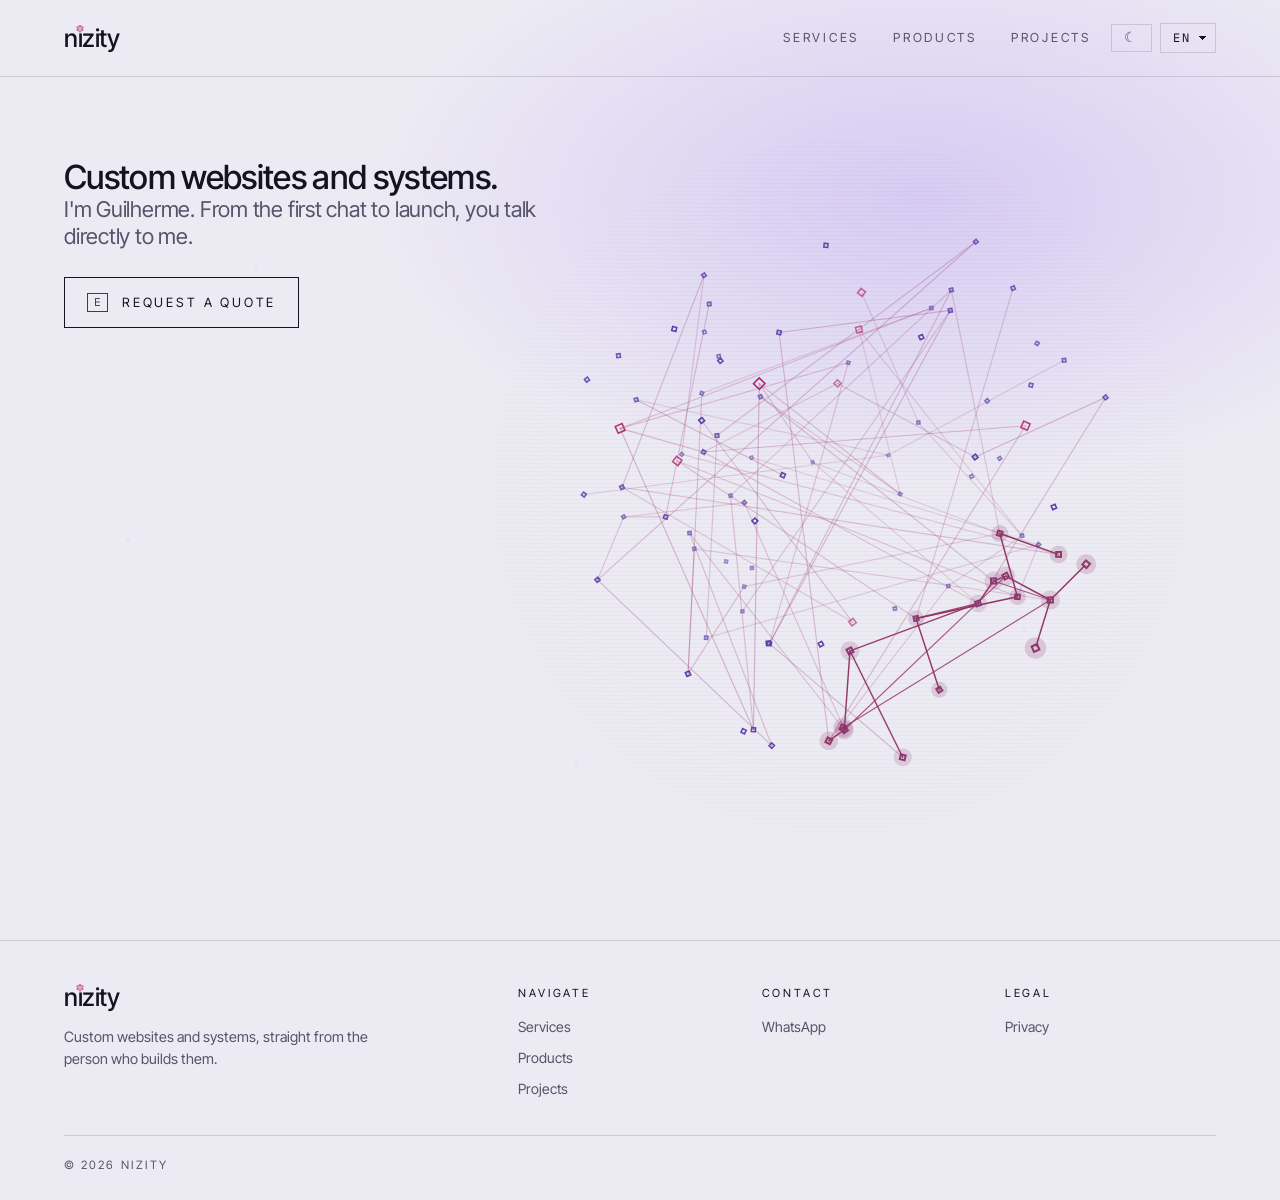
==== commit a7378ab0: "Topo no celular como na Bambu Lab: ☰, marca no meio e Orçamento O ☰ fica à esquerda e abre Serviços," ====
--- a/index.html
+++ b/index.html
@@ -28,17 +28,18 @@
 <body data-page="home">
   <header class="site-header">
     <div class="container nav">
+      <button class="lang-toggle menu-toggle" id="menu-toggle" type="button" aria-expanded="false" aria-controls="nav-links" aria-label="Menu" data-i18n-label="nav.menu">☰</button>
       <a class="logo" href="index.html" aria-label="Nizity"><span aria-hidden="true">n<span class="logo-i">ı<svg class="logo-orb" viewBox="-1.12 -1.12 2.24 2.24"><g stroke-width="0.14" stroke-linecap="round"><line x1="0.526" y1="0.304" x2="0.000" y2="0.982" stroke-opacity="1"/><line x1="0.526" y1="0.304" x2="-0.000" y2="-0.607" stroke-opacity="1"/><line x1="0.526" y1="0.304" x2="0.851" y2="-0.491" stroke-opacity="1"/><line x1="0.526" y1="0.304" x2="-0.526" y2="0.304" stroke-opacity="1"/><line x1="0.526" y1="0.304" x2="0.851" y2="0.491" stroke-opacity="1"/><line x1="-0.000" y1="-0.982" x2="-0.000" y2="-0.607" stroke-opacity="1"/><line x1="-0.000" y1="-0.982" x2="0.851" y2="-0.491" stroke-opacity="1"/><line x1="-0.000" y1="-0.982" x2="-0.851" y2="-0.491" stroke-opacity="1"/><line x1="0.000" y1="0.982" x2="-0.851" y2="0.491" stroke-opacity="1"/><line x1="0.000" y1="0.982" x2="-0.526" y2="0.304" stroke-opacity="1"/><line x1="0.000" y1="0.982" x2="0.851" y2="0.491" stroke-opacity="1"/><line x1="-0.000" y1="-0.607" x2="0.851" y2="-0.491" stroke-opacity="1"/><line x1="-0.000" y1="-0.607" x2="-0.526" y2="0.304" stroke-opacity="1"/><line x1="-0.000" y1="-0.607" x2="-0.851" y2="-0.491" stroke-opacity="1"/><line x1="-0.851" y1="0.491" x2="-0.526" y2="0.304" stroke-opacity="1"/><line x1="-0.851" y1="0.491" x2="-0.851" y2="-0.491" stroke-opacity="1"/><line x1="0.851" y1="-0.491" x2="0.851" y2="0.491" stroke-opacity="1"/><line x1="-0.526" y1="0.304" x2="-0.851" y2="-0.491" stroke-opacity="1"/></g></svg></span>zity</span></a>
       <nav class="nav-links" id="nav-links">
         <a href="services.html" data-i18n="nav.services">Serviços</a>
         <a href="products.html" data-i18n="nav.products">Produtos</a>
         <a href="projects.html" data-i18n="nav.projects">Projetos</a>
+        <div class="nav-prefs">
+          <button class="lang-toggle theme-toggle" id="theme-toggle" type="button" aria-label="Mudar tema">☀</button>
+          <select class="lang-toggle lang-select" id="lang-toggle" aria-label="Idioma / Language"><option value="pt">PT</option><option value="en">EN</option><option value="es">ES</option></select>
+        </div>
       </nav>
-      <div class="nav-actions">
-        <button class="lang-toggle menu-toggle" id="menu-toggle" type="button" aria-expanded="false" aria-controls="nav-links" aria-label="Menu" data-i18n-label="nav.menu">☰</button>
-        <button class="lang-toggle theme-toggle" id="theme-toggle" type="button" aria-label="Mudar tema">☀</button>
-        <select class="lang-toggle lang-select" id="lang-toggle" aria-label="Idioma / Language"><option value="pt">PT</option><option value="en">EN</option><option value="es">ES</option></select>
-      </div>
+      <a class="btn btn-primary nav-cta" href="#" data-chat-open data-whatsapp="contact.message" target="_blank" rel="noopener" data-i18n="nav.quote">Orçamento</a>
     </div>
   </header>
 
@@ -49,7 +50,7 @@
         <p class="lead" data-i18n="hero.lead">Eu sou Guilherme. Do primeiro papo ao site no ar, você fala direto comigo.</p>
         <div class="hero-actions">
           <a class="btn btn-hold btn-primary-m" href="#" data-whatsapp="contact.message" target="_blank" rel="noopener"><span class="key" aria-hidden="true">E</span><span data-i18n="hero.cta">Pedir orçamento</span></a>
-          <a class="btn btn-ghost hero-more m-only" href="services.html"><span data-i18n="hero.more">Ver serviços</span><span aria-hidden="true">→</span></a>
+          <a class="home-link hero-more m-only" href="services.html"><span data-i18n="hero.more">Ver serviços</span><span aria-hidden="true">→</span></a>
         </div>
       </div>
       <div class="orb-wrap">
@@ -57,7 +58,67 @@
       </div>
     </section>
 
+    <!-- Celular: ao rolar, uma vitrine por categoria, como na Bambu Lab. No computador a home fica limpa -->
+    <div class="home-more m-only">
+      <section class="container home-sec" aria-labelledby="home-svc">
+        <p class="kicker" data-i18n="home.svc.kicker">01 · Serviços</p>
+        <h2 id="home-svc" data-i18n="home.svc.title">Do site ao sistema.</h2>
+        <article class="item">
+          <div class="item-head">
+            <span class="item-code">NZ-01</span>
+            <h3 data-i18n="services.s1.title"></h3>
+            <span class="item-type" data-i18n="services.s1.type"></span>
+          </div>
+          <div class="item-body"><p data-i18n="services.s1.text"></p></div>
+          <a class="item-foot" href="service-landing.html"><span data-i18n="home.more">Saiba mais</span><span aria-hidden="true">→</span></a>
+        </article>
+        <article class="item">
+          <div class="item-head">
+            <span class="item-code">NZ-02</span>
+            <h3 data-i18n="services.s2.title"></h3>
+            <span class="item-type" data-i18n="services.s2.type"></span>
+          </div>
+          <div class="item-body"><p data-i18n="services.s2.text"></p></div>
+          <a class="item-foot" href="service-system.html"><span data-i18n="home.more">Saiba mais</span><span aria-hidden="true">→</span></a>
+        </article>
+        <article class="item">
+          <div class="item-head">
+            <span class="item-code">NZ-03</span>
+            <h3 data-i18n="services.s3.title"></h3>
+            <span class="item-type" data-i18n="services.s3.type"></span>
+          </div>
+          <div class="item-body"><p data-i18n="services.s3.text"></p></div>
+          <a class="item-foot" href="service-maintenance.html"><span data-i18n="home.more">Saiba mais</span><span aria-hidden="true">→</span></a>
+        </article>
+      </section>
 
+      <section class="container home-sec" aria-labelledby="home-prod">
+        <p class="kicker" data-i18n="home.prod.kicker">02 · Produtos</p>
+        <h2 id="home-prod" data-i18n="products.p1.title">Nizity Salão</h2>
+        <p class="home-text" data-i18n="home.prod.text">Comanda no celular do garçom e telão da cozinha em tempo real, para restaurantes.</p>
+        <img class="home-shot" src="assets/img/salao-vitrine.webp" width="1260" height="720" loading="lazy" alt="Telão da cozinha e celular do garçom no Nizity Salão" data-i18n-alt="home.prod.alt">
+        <div class="home-acts">
+          <a class="btn btn-ghost" href="demo/salao/"><span data-i18n="home.prod.demo">Testar a demo</span></a>
+          <a class="home-link" href="products.html"><span data-i18n="nav.products">Produtos</span><span aria-hidden="true">→</span></a>
+        </div>
+        <article class="item">
+          <div class="item-head">
+            <span class="item-code">NZ-P2</span>
+            <h3 data-i18n="products.p2.title">Arena</h3>
+            <span class="item-type" data-i18n="products.p2.type"></span>
+          </div>
+          <div class="item-body"><p data-i18n="products.p2.text"></p></div>
+          <span class="item-foot is-soon" data-i18n="products.soon">Em breve</span>
+        </article>
+      </section>
+
+      <section class="container home-sec" aria-labelledby="home-proj">
+        <p class="kicker" data-i18n="home.proj.kicker">03 · Projetos</p>
+        <h2 id="home-proj" data-i18n="home.proj.title">O que estou construindo.</h2>
+        <p class="home-text" data-i18n="home.proj.text">O Núcleo, a coleta de campo sem internet e o que vem por aí.</p>
+        <a class="home-link" href="projects.html"><span data-i18n="home.proj.cta">Ver projetos</span><span aria-hidden="true">→</span></a>
+      </section>
+    </div>
   </main>
 
   <footer class="site-footer">
--- a/assets/css/base.css
+++ b/assets/css/base.css
@@ -52,12 +52,15 @@
   color: var(--color-muted);
 }
 /* Menu no canto superior direito, ao lado do tema e do idioma (como no Polestar) */
-.nav-links { align-items: center; margin-left: auto; margin-right: 12px; }
+.nav-links { align-items: center; margin-left: auto; }
 .nav-links a { position: relative; padding-block: 6px; transition: color .15s; }
 .nav-links a::after { content: ""; position: absolute; left: 0; right: 0; bottom: -2px; height: 2px; background: var(--color-accent); transform: scaleX(0); transform-origin: left; transition: transform .3s cubic-bezier(.2, .7, .2, 1); }
 .nav-links a:hover, .nav-links a:focus-visible, .nav-links a[aria-current] { color: var(--color-text); }
 .nav-links a:hover::after, .nav-links a:focus-visible::after, .nav-links a[aria-current]::after { transform: scaleX(1); }
-.nav-actions { display: flex; align-items: center; gap: 8px; }
+/* Tema e idioma: no computador, ao lado do menu (20 px do último link); no celular, dentro do painel do ☰ */
+.nav-prefs { display: flex; align-items: center; gap: 8px; margin-left: -14px; }
+/* Botão de orçamento do topo: só no celular, à direita, como o "Comprar" da Bambu Lab */
+.nav .nav-cta { display: none; }
 .lang-toggle {
   font-family: var(--font-mono);
   font-size: .75rem;
@@ -109,41 +112,26 @@
 }
 .footer-inner a:hover { color: var(--color-text); }
 
+/* Botão ☰: só no celular */
+.menu-toggle { display: none; }
+
+/* Celular e tablet, como na Bambu Lab: ☰ à esquerda, marca no meio, "Orçamento" à direita.
+   Serviços, Produtos, Projetos, tema e idioma ficam no painel que o ☰ abre */
 @media (max-width: 860px) {
-  .logo { font-size: 1.45rem; }
-  .nav-links { gap: 14px; }
-}
-
-/* Botão ☰: só no celular */
-.menu-toggle { display: none; font-size: .9rem; line-height: 1; }
-@media (max-width: 640px) {
-  .nav { position: relative; }
-  .menu-toggle { display: inline-block; }
+  .nav { display: grid; grid-template-columns: 1fr auto 1fr; position: relative; }
+  .logo { grid-column: 2; grid-row: 1; font-size: 1.45rem; }
+  .menu-toggle { display: inline-block; grid-column: 1; grid-row: 1; justify-self: start; border: 0; padding: 6px 8px 6px 0; font-size: 1.35rem; line-height: 1; }
+  .nav .nav-cta { display: inline-flex; grid-column: 3; grid-row: 1; justify-self: end; padding: 9px 12px; font-size: .66rem; letter-spacing: .16em; }
   /* O menu vira um painel logo abaixo do cabeçalho */
-  .nav-links { display: none; position: absolute; top: 100%; left: 0; right: 0; z-index: 70; flex-direction: column; align-items: stretch; gap: 0; padding: 6px var(--gutter) 14px; background: var(--color-panel-solid); border-bottom: 1px solid var(--color-line); font-size: .8rem; letter-spacing: .2em; }
+  .nav-links { display: none; position: absolute; top: 100%; left: 0; right: 0; z-index: 70; flex-direction: column; align-items: stretch; gap: 0; margin: 0; padding: 6px var(--gutter) 16px; background: var(--color-panel-solid); border-bottom: 1px solid var(--color-line); font-size: .8rem; letter-spacing: .2em; }
   .nav.menu-open .nav-links { display: flex; }
   .nav-links a { padding-block: 14px; border-bottom: 1px solid var(--color-line); }
-  .nav-links a:last-child { border-bottom: 0; }
   .nav-links a::after { bottom: 10px; width: 24px; right: auto; }
+  .nav-prefs { margin: 16px 0 0; }
 }
-/* Celular: logo, link do menu, tema e idioma precisam caber numa linha */
 @media (max-width: 480px) {
   :root { --gutter: 16px; }
-  .nav { gap: 10px; }
   .logo { font-size: 1.35rem; }
-  .nav-links { gap: 10px; font-size: .66rem; letter-spacing: .1em; }
-  .lang-toggle { padding: 5px 8px; font-size: .68rem; letter-spacing: .08em; }
-  .lang-select { padding-right: 20px; background-position: right 10px center, right 6px center; }
-  .nav-actions { gap: 6px; }
-}
-/* Celular estreito (360 px): com o botão de tema, tudo aperta mais um pouco para não vazar */
-@media (max-width: 380px) {
-  .nav { gap: 6px; }
-  .logo { font-size: 1.25rem; }
-  .nav-links { gap: 8px; letter-spacing: .04em; }
-  .lang-toggle { padding: 4px 6px; letter-spacing: 0; }
-  .lang-select { padding-right: 18px; background-position: right 9px center, right 5px center; }
-  .nav-actions { gap: 4px; }
 }
 
 @media (prefers-reduced-motion: reduce) {
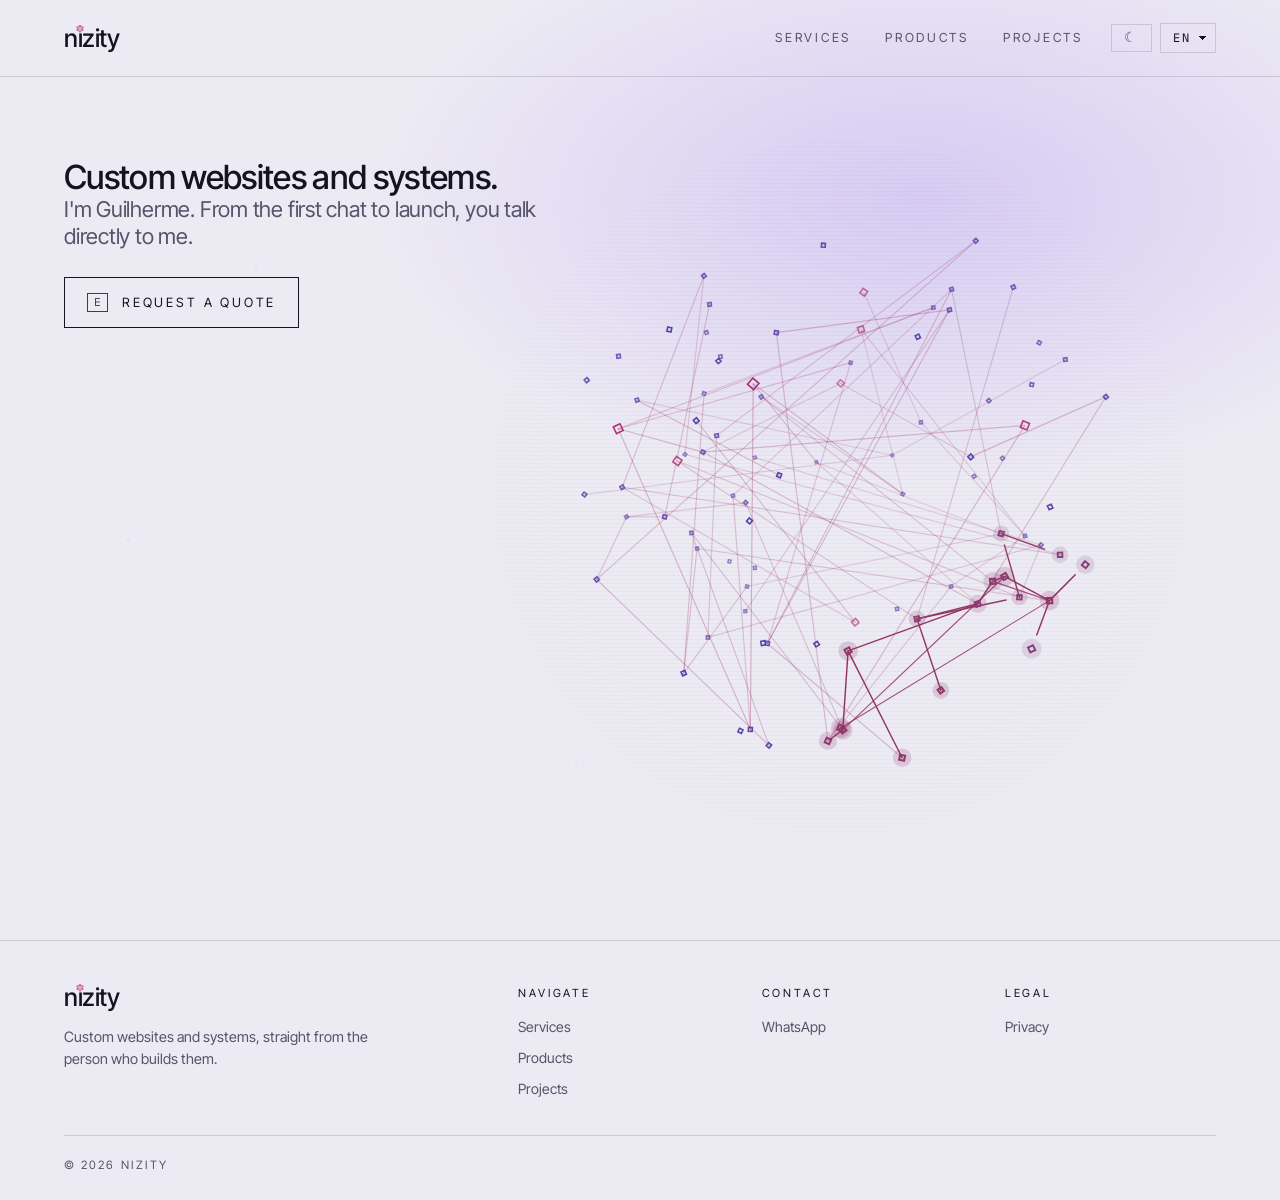
==== commit f72b5f32: "Ajustes da revisão: botões lado a lado, menu no lugar e ☰ maior - "Serviços →" mais curto e botões m" ====
--- a/index.html
+++ b/index.html
@@ -39,7 +39,7 @@
           <select class="lang-toggle lang-select" id="lang-toggle" aria-label="Idioma / Language"><option value="pt">PT</option><option value="en">EN</option><option value="es">ES</option></select>
         </div>
       </nav>
-      <a class="btn btn-primary nav-cta" href="#" data-chat-open data-whatsapp="contact.message" target="_blank" rel="noopener" data-i18n="nav.quote">Orçamento</a>
+      <a class="btn btn-primary nav-cta" href="https://wa.me/5521997464308" data-chat-open data-whatsapp="contact.message" target="_blank" rel="noopener" data-i18n="nav.quote">Orçamento</a>
     </div>
   </header>
 
@@ -50,7 +50,7 @@
         <p class="lead" data-i18n="hero.lead">Eu sou Guilherme. Do primeiro papo ao site no ar, você fala direto comigo.</p>
         <div class="hero-actions">
           <a class="btn btn-hold btn-primary-m" href="#" data-whatsapp="contact.message" target="_blank" rel="noopener"><span class="key" aria-hidden="true">E</span><span data-i18n="hero.cta">Pedir orçamento</span></a>
-          <a class="home-link hero-more m-only" href="services.html"><span data-i18n="hero.more">Ver serviços</span><span aria-hidden="true">→</span></a>
+          <a class="home-link hero-more m-only" href="services.html"><span data-i18n="hero.more">Serviços</span><span aria-hidden="true">→</span></a>
         </div>
       </div>
       <div class="orb-wrap">
@@ -66,28 +66,28 @@
         <article class="item">
           <div class="item-head">
             <span class="item-code">NZ-01</span>
-            <h3 data-i18n="services.s1.title"></h3>
-            <span class="item-type" data-i18n="services.s1.type"></span>
+            <h3 data-i18n="services.s1.title">Landing page</h3>
+            <span class="item-type" data-i18n="services.s1.type">Página única</span>
           </div>
-          <div class="item-body"><p data-i18n="services.s1.text"></p></div>
+          <div class="item-body"><p data-i18n="services.s1.text">Uma página rápida que apresenta seu negócio e leva o cliente até você.</p></div>
           <a class="item-foot" href="service-landing.html"><span data-i18n="home.more">Saiba mais</span><span aria-hidden="true">→</span></a>
         </article>
         <article class="item">
           <div class="item-head">
             <span class="item-code">NZ-02</span>
-            <h3 data-i18n="services.s2.title"></h3>
-            <span class="item-type" data-i18n="services.s2.type"></span>
+            <h3 data-i18n="services.s2.title">Sistema sob medida</h3>
+            <span class="item-type" data-i18n="services.s2.type">Web e app</span>
           </div>
-          <div class="item-body"><p data-i18n="services.s2.text"></p></div>
+          <div class="item-body"><p data-i18n="services.s2.text">Painel ou app para organizar o que hoje vive em planilha e WhatsApp.</p></div>
           <a class="item-foot" href="service-system.html"><span data-i18n="home.more">Saiba mais</span><span aria-hidden="true">→</span></a>
         </article>
         <article class="item">
           <div class="item-head">
             <span class="item-code">NZ-03</span>
-            <h3 data-i18n="services.s3.title"></h3>
-            <span class="item-type" data-i18n="services.s3.type"></span>
+            <h3 data-i18n="services.s3.title">Manutenção</h3>
+            <span class="item-type" data-i18n="services.s3.type">Mensal</span>
           </div>
-          <div class="item-body"><p data-i18n="services.s3.text"></p></div>
+          <div class="item-body"><p data-i18n="services.s3.text">Seu site ou sistema no ar, seguro e atualizado todo mês.</p></div>
           <a class="item-foot" href="service-maintenance.html"><span data-i18n="home.more">Saiba mais</span><span aria-hidden="true">→</span></a>
         </article>
       </section>
@@ -105,9 +105,9 @@
           <div class="item-head">
             <span class="item-code">NZ-P2</span>
             <h3 data-i18n="products.p2.title">Arena</h3>
-            <span class="item-type" data-i18n="products.p2.type"></span>
+            <span class="item-type" data-i18n="products.p2.type">Para comunidades esportivas</span>
           </div>
-          <div class="item-body"><p data-i18n="products.p2.text"></p></div>
+          <div class="item-body"><p data-i18n="products.p2.text">Um app para a sua turma organizar jogos, participantes e as colaborações do grupo.</p></div>
           <span class="item-foot is-soon" data-i18n="products.soon">Em breve</span>
         </article>
       </section>
--- a/assets/css/base.css
+++ b/assets/css/base.css
@@ -57,8 +57,8 @@
 .nav-links a::after { content: ""; position: absolute; left: 0; right: 0; bottom: -2px; height: 2px; background: var(--color-accent); transform: scaleX(0); transform-origin: left; transition: transform .3s cubic-bezier(.2, .7, .2, 1); }
 .nav-links a:hover, .nav-links a:focus-visible, .nav-links a[aria-current] { color: var(--color-text); }
 .nav-links a:hover::after, .nav-links a:focus-visible::after, .nav-links a[aria-current]::after { transform: scaleX(1); }
-/* Tema e idioma: no computador, ao lado do menu (20 px do último link); no celular, dentro do painel do ☰ */
-.nav-prefs { display: flex; align-items: center; gap: 8px; margin-left: -14px; }
+/* Tema e idioma: no computador, ao lado do menu (28 px do último link, como antes); no celular, dentro do painel do ☰ */
+.nav-prefs { display: flex; align-items: center; gap: 8px; margin-left: -6px; }
 /* Botão de orçamento do topo: só no celular, à direita, como o "Comprar" da Bambu Lab */
 .nav .nav-cta { display: none; }
 .lang-toggle {
@@ -118,9 +118,9 @@
 /* Celular e tablet, como na Bambu Lab: ☰ à esquerda, marca no meio, "Orçamento" à direita.
    Serviços, Produtos, Projetos, tema e idioma ficam no painel que o ☰ abre */
 @media (max-width: 860px) {
-  .nav { display: grid; grid-template-columns: 1fr auto 1fr; position: relative; }
+  .nav { display: grid; grid-template-columns: minmax(0, 1fr) auto minmax(0, 1fr); position: relative; }
   .logo { grid-column: 2; grid-row: 1; font-size: 1.45rem; }
-  .menu-toggle { display: inline-block; grid-column: 1; grid-row: 1; justify-self: start; border: 0; padding: 6px 8px 6px 0; font-size: 1.35rem; line-height: 1; }
+  .menu-toggle { display: inline-block; grid-column: 1; grid-row: 1; justify-self: start; min-width: 44px; min-height: 44px; text-align: left; border: 0; padding: 0; font-size: 1.35rem; line-height: 1; }
   .nav .nav-cta { display: inline-flex; grid-column: 3; grid-row: 1; justify-self: end; padding: 9px 12px; font-size: .66rem; letter-spacing: .16em; }
   /* O menu vira um painel logo abaixo do cabeçalho */
   .nav-links { display: none; position: absolute; top: 100%; left: 0; right: 0; z-index: 70; flex-direction: column; align-items: stretch; gap: 0; margin: 0; padding: 6px var(--gutter) 16px; background: var(--color-panel-solid); border-bottom: 1px solid var(--color-line); font-size: .8rem; letter-spacing: .2em; }
--- a/assets/css/pages.css
+++ b/assets/css/pages.css
@@ -70,14 +70,42 @@
 .mini-orb { width: 72px; height: 72px; float: right; margin: -6px -6px 0 12px; }
 
 @media (max-width: 860px) {
-  /* Celular: texto em cima, Núcleo embaixo */
-  .hero > div:first-child { padding-top: 28px; }
-  .orb-wrap { top: 32%; left: calc(50% - 50vw); }
+  /* Celular, como na Bambu Lab: texto e dois caminhos em cima, o Núcleo logo abaixo, como a foto do produto */
+  .hero { min-height: 0; }
+  .hero > div:first-child { padding-top: 32px; }
+  .orb-wrap { position: relative; inset: auto; height: min(92vw, 480px); margin: -12px calc(50% - 50vw) 0; }
   .cards, .steps, .projects { grid-template-columns: 1fr; }
   .contact, .intro { grid-template-columns: 1fr; }
   .contact-actions { justify-content: flex-start; }
   .item-actions { grid-template-columns: 1fr; }
   .item-actions .item-foot + .item-foot { border-left: 0; }
+}
+
+/* Link em caixa-alta com seta (o "Saiba mais" sem caixa) */
+.home-link { display: inline-flex; align-items: center; gap: 12px; padding: 15px 4px; font-size: .8rem; letter-spacing: var(--tracking-wide); text-transform: uppercase; transition: color .15s; }
+.home-link:hover, .home-link:focus-visible { color: var(--color-accent); }
+.hero-actions { align-items: center; }
+
+/* Vitrine da home no celular: uma seção por categoria */
+.home-sec { padding-top: 48px; }
+.home-sec .kicker { margin-bottom: 14px; }
+.home-sec h2 { font-weight: 500; font-size: 1.6rem; line-height: 1.15; letter-spacing: -0.02em; margin-bottom: 18px; }
+.home-text { color: var(--color-muted); margin: -8px 0 18px; }
+.home-sec .item { margin-bottom: 12px; }
+.home-sec .item-body { padding-block: 14px; }
+.home-sec .item-body > p { margin-bottom: 0; }
+.home-shot { width: 100%; height: auto; border: 1px solid var(--color-line); margin-bottom: 14px; }
+.home-acts { display: flex; flex-wrap: wrap; align-items: center; gap: 12px; margin-bottom: 18px; }
+/* Celular estreito: os dois caminhos cabem na mesma linha */
+@media (max-width: 480px) {
+  .hero-actions, .home-acts { gap: 6px; }
+  .hero-actions .btn, .home-acts .btn { padding: 14px 16px; letter-spacing: .14em; }
+  .home-link { letter-spacing: .14em; gap: 10px; }
+}
+/* Até 400 px (e com a fonte do sistema maior) ainda mais justo; se não couber, o link desce sem vazar */
+@media (max-width: 400px) {
+  .hero-actions .btn, .home-acts .btn { padding: 13px 12px; letter-spacing: .08em; }
+  .home-link { letter-spacing: .08em; gap: 8px; padding-inline: 2px; }
 }
 
 /* Prévia em vídeo dos projetos (esboço; o visual final vem depois) */
--- a/assets/css/motion.css
+++ b/assets/css/motion.css
@@ -51,7 +51,7 @@
 
 /* A home sendo construída pelo Núcleo (build-page.js). Antes do script rodar, as peças já
    começam escondidas (recortadas até sumir); o script vai abrindo o recorte */
-.building .hero h1, .building .hero .lead, .building .hero .btn-hold, .building .hero .hero-more, .building .nav-links a { clip-path: inset(0 100% 0 0); }
+.building .hero h1, .building .hero .lead, .building .hero .btn-hold, .building .hero .hero-more, .building .nav-links a, .building .menu-toggle, .building .nav-cta { clip-path: inset(0 100% 0 0); }
 /* Segurança: se o script falhar, a página aparece sozinha depois de 12 s */
-.building .hero h1, .building .hero .lead, .building .hero .btn-hold, .building .hero .hero-more, .building .nav-links a { animation: build-failsafe 0s 12s forwards; }
+.building .hero h1, .building .hero .lead, .building .hero .btn-hold, .building .hero .hero-more, .building .nav-links a, .building .menu-toggle, .building .nav-cta { animation: build-failsafe 0s 12s forwards; }
 @keyframes build-failsafe { to { clip-path: none; } }
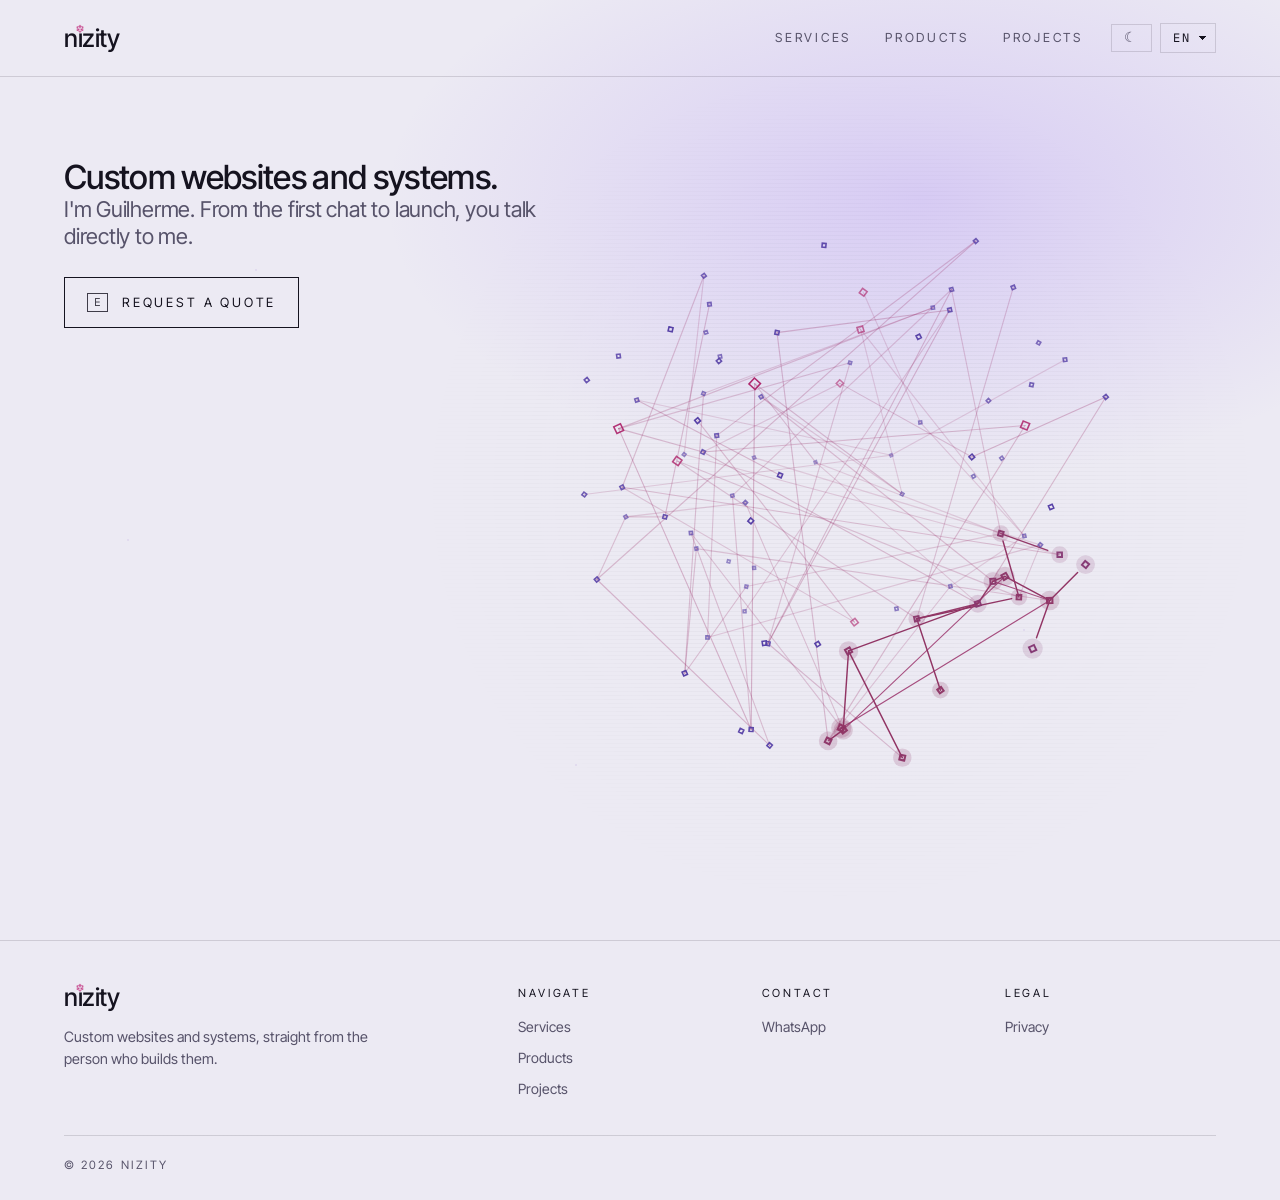
==== commit 43b44a7c: "Salão e Produtos mais limpos: menos texto, tecnologias em etiquetas - Produtos: uma frase e dois cam" ====
--- a/index.html
+++ b/index.html
@@ -96,7 +96,7 @@
         <p class="kicker" data-i18n="home.prod.kicker">02 · Produtos</p>
         <h2 id="home-prod" data-i18n="products.p1.title">Nizity Salão</h2>
         <p class="home-text" data-i18n="home.prod.text">Comanda no celular do garçom e telão da cozinha em tempo real, para restaurantes.</p>
-        <img class="home-shot" src="assets/img/salao-vitrine.webp" width="1260" height="720" loading="lazy" alt="Telão da cozinha e celular do garçom no Nizity Salão" data-i18n-alt="home.prod.alt">
+        <img class="home-shot is-cutout" src="assets/img/salao-vitrine.webp" width="1260" height="720" loading="lazy" alt="Telão da cozinha e celular do garçom no Nizity Salão" data-i18n-alt="home.prod.alt">
         <div class="home-acts">
           <a class="btn btn-ghost" href="demo/salao/"><span data-i18n="home.prod.demo">Testar a demo</span></a>
           <a class="home-link" href="products.html"><span data-i18n="nav.products">Produtos</span><span aria-hidden="true">→</span></a>
--- a/assets/css/pages.css
+++ b/assets/css/pages.css
@@ -30,9 +30,7 @@
 /* Serviços */
 .cards { display: grid; grid-template-columns: repeat(3, 1fr); gap: 18px; }
 
-/* Produtos: o Salão tem duas saídas (demo e piloto); o que ainda não existe mostra "em breve" sem link */
-.item-actions { display: grid; grid-template-columns: 1fr 1fr; }
-.item-actions .item-foot + .item-foot { border-left: 1px solid var(--color-line); }
+/* Produto que ainda não existe: a ficha mostra "em breve" sem link */
 .item-foot.is-soon { color: var(--color-muted); }
 
 /* Processo, no estilo de etapas de missão */
@@ -77,8 +75,6 @@
   .cards, .steps, .projects { grid-template-columns: 1fr; }
   .contact, .intro { grid-template-columns: 1fr; }
   .contact-actions { justify-content: flex-start; }
-  .item-actions { grid-template-columns: 1fr; }
-  .item-actions .item-foot + .item-foot { border-left: 0; }
 }
 
 /* Link em caixa-alta com seta (o "Saiba mais" sem caixa) */
@@ -144,6 +140,76 @@
   .svc-cta { justify-items: start; }
 }
 
+/* Vitrine de produtos: um bloco por produto, texto à esquerda e a tela à direita (no celular, empilha) */
+.prod { display: grid; grid-template-columns: 1fr 1.3fr; gap: 56px; align-items: center; padding-block: 64px; border-top: 1px solid var(--color-line); }
+.prod > * { min-width: 0; }
+.prod h2 { font-weight: 500; font-size: clamp(1.9rem, 3.4vw, 2.8rem); line-height: 1.05; letter-spacing: -0.02em; margin-bottom: 12px; }
+.prod-desc { color: var(--color-muted); font-size: 1.1rem; max-width: 460px; margin-bottom: 24px; }
+.prod-list { list-style: none; display: grid; gap: 8px; margin-bottom: 26px; }
+.prod-list li { display: flex; align-items: center; gap: 12px; }
+.prod-list li::before { content: ""; width: 9px; height: 9px; border: 1.5px solid var(--color-accent); transform: rotate(45deg); flex-shrink: 0; }
+.prod-acts, .cs-acts { display: flex; flex-wrap: wrap; align-items: center; gap: 12px; }
+/* Piloto: linha discreta embaixo dos dois caminhos (demo e página do produto) */
+.prod-note { margin-top: 20px; font-size: .72rem; letter-spacing: .16em; text-transform: uppercase; color: var(--color-muted); }
+.prod-note a { color: var(--color-text); border-bottom: 1px solid var(--color-line-strong); transition: color .15s, border-color .15s; }
+.prod-note a:hover, .prod-note a:focus-visible { color: var(--color-accent); border-color: var(--color-accent); }
+/* Tela real do produto, com o fio das fichas */
+.shot { width: 100%; height: auto; border: 1px solid var(--color-line); }
+/* Produto que ainda não existe: selo e caixa pontilhada no lugar da tela */
+.tag-soon { display: inline-block; margin-bottom: 14px; padding: 4px 10px; border: 1px solid var(--color-line-strong); font-family: var(--font-mono); font-size: .7rem; letter-spacing: .2em; text-transform: uppercase; color: var(--color-muted); }
+.soon-box { display: grid; place-items: center; aspect-ratio: 16 / 9; border: 1px dashed var(--color-line-strong); font-family: var(--font-mono); font-size: .8rem; letter-spacing: .25em; text-transform: uppercase; color: var(--color-muted); }
+
+/* Página longa de produto (Salão): topo com a tela, seções numeradas "01 · …" e o convite no fim */
+.cs-hero { display: grid; grid-template-columns: 1fr 1.25fr; gap: 56px; align-items: center; padding-block: 72px 40px; }
+.cs-hero > * { min-width: 0; }
+.cs-hero h1 { font-weight: 500; font-size: clamp(2.2rem, 4vw, 3.4rem); line-height: 1.05; letter-spacing: -0.02em; margin-bottom: 14px; }
+.cs-hero .lead { margin-bottom: 28px; }
+.cs-sec { padding-block: 72px; border-top: 1px solid var(--color-line); }
+.cs-sec h2 { font-weight: 500; font-size: clamp(1.6rem, 2.6vw, 2.2rem); line-height: 1.15; letter-spacing: -0.02em; max-width: 760px; margin-bottom: 16px; }
+.cs-text { color: var(--color-muted); font-size: 1.1rem; max-width: 640px; }
+/* Como funciona: uma tela por passo, texto e imagem alternando de lado */
+.flow { list-style: none; margin-top: 24px; }
+.flow-step { display: grid; grid-template-columns: 1fr 1fr; gap: 56px; align-items: center; padding-block: 36px; border-top: 1px solid var(--color-line); }
+.flow-step > * { min-width: 0; }
+.flow-step:nth-child(even) .flow-img { order: -1; }
+.flow-step h3 { font-size: .95rem; font-weight: 600; letter-spacing: .14em; text-transform: uppercase; margin-bottom: 8px; }
+.flow-step p { color: var(--color-muted); font-size: 1.05rem; max-width: 480px; }
+.flow-img { border-radius: 10px; }
+/* Tela de celular: estreita e centrada, com o canto do aparelho */
+.flow-img.is-phone { max-width: 260px; justify-self: center; border-radius: 18px; }
+/* Fichas de tecnologia e de situação */
+.cs-cards { display: grid; grid-template-columns: repeat(4, 1fr); gap: 14px; margin-top: 24px; }
+.cs-cards > * { min-width: 0; }
+.cs-cards .item-code { text-transform: uppercase; }
+.cs-cards .item-head h3 { overflow-wrap: anywhere; }
+.cs-cards .item-body > p { margin-bottom: 0; }
+/* Tecnologias numa linha de etiquetas + uma frase para o dono (funciona sem instalar, aguenta Wi-Fi caindo) */
+.cs-tech .kicker { margin-bottom: 16px; }
+.cs-note { margin-top: 16px; color: var(--color-muted); max-width: 720px; }
+/* Imagens recortadas (fundo transparente): sem moldura, senão o vazio aparece no tema claro */
+.shot.is-cutout, .home-shot.is-cutout { border: 0; }
+.cs-end { padding-block: 80px; border-top: 1px solid var(--color-line); }
+.cs-end h2 { font-weight: 300; font-size: clamp(2.2rem, 5vw, 3.6rem); line-height: 1.05; letter-spacing: -0.02em; margin-bottom: 14px; }
+.cs-end h2 strong { font-weight: 600; }
+.cs-end p { color: var(--color-muted); margin-bottom: 26px; }
+.cs-back { display: inline-block; margin-top: 28px; padding-block: 8px; font-size: .75rem; letter-spacing: var(--tracking-wide); text-transform: uppercase; color: var(--color-muted); transition: color .15s; }
+.cs-back:hover, .cs-back:focus-visible { color: var(--color-text); }
+@media (max-width: 860px) {
+  .prod, .cs-hero, .flow-step { grid-template-columns: 1fr; gap: 20px; }
+  .prod, .cs-sec { padding-block: 40px; }
+  .cs-hero { padding-block: 36px 24px; }
+  .flow-step { padding-block: 24px; }
+  /* No celular as telas de celular ficam pequenas: a página não vira um rolo de prints */
+  .flow-img.is-phone { max-width: 180px; }
+  .soon-box { aspect-ratio: auto; min-height: 88px; }
+  .flow-step:nth-child(even) .flow-img { order: 0; }
+  .cs-cards { grid-template-columns: 1fr 1fr; }
+  .cs-end { padding-block: 56px; }
+}
+@media (max-width: 520px) {
+  .cs-cards { grid-template-columns: 1fr; }
+}
+
 /* Privacidade e 404 */
 .privacy-updated { margin-top: 18px; font-size: .8rem; color: var(--color-muted); }
 .notfound { min-height: 50vh; }
--- a/assets/css/motion.css
+++ b/assets/css/motion.css
@@ -39,6 +39,8 @@
 [data-vt="svc-landing"] { view-transition-name: svc-landing; }
 [data-vt="svc-system"] { view-transition-name: svc-system; }
 [data-vt="svc-maintenance"] { view-transition-name: svc-maintenance; }
+/* Nome do Salão: da vitrine de produtos ao título da página dele */
+[data-vt="salao"] { view-transition-name: salao; }
 /* O título do card cresce até virar o título da página; o resto da página desce e sobe no lugar */
 ::view-transition-group(*) { animation-duration: .55s; animation-timing-function: cubic-bezier(.2, .7, .2, 1); }
 ::view-transition-old(root) { animation: vt-out .3s ease both; }
